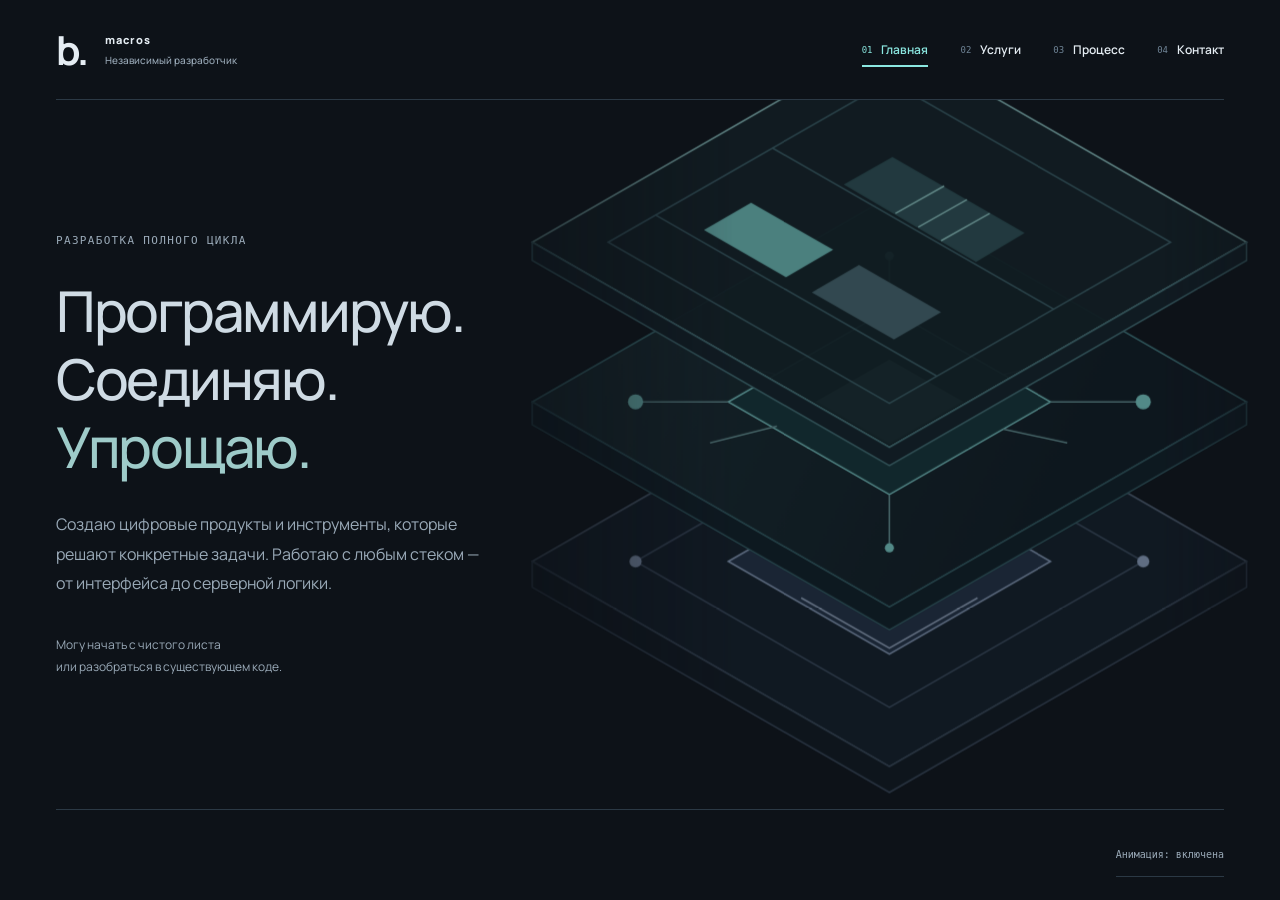
==== index.html @ a3fdf25d "Remove extra footer divider on the process page" ====
<!doctype html>
<html lang="ru">
<head>
<meta charset="utf-8">
<meta name="viewport" content="width=device-width,initial-scale=1">
<meta name="theme-color" content="#0d1218">
<meta name="description" content="Разработка цифровых продуктов на любом стеке. От интерфейса до серверной логики и интеграций.">
<meta property="og:title" content="Разработчик цифровых продуктов — macros">
<meta property="og:description" content="Разработка цифровых продуктов на любом стеке. От интерфейса до серверной логики и интеграций.">
<meta property="og:type" content="website">
<title>Разработчик цифровых продуктов — macros</title>
<link rel="icon" href="assets/favicon.svg?v=ed7431b2dd6e" type="image/svg+xml">
<link rel="stylesheet" href="assets/site.css?v=fac70fdf817c">
<script src="assets/site.js" defer>
</script>
</head>
<body class="page-home">
<a class="skip-link" href="#main">К содержимому</a>
<header class="site-header wrap">
<div class="brand">
<span class="brand-mark" aria-hidden="true">b.</span>
<span>macros<small>Независимый разработчик</small>
</span>
</div>
<nav aria-label="Основная навигация">
<a href="index.html" aria-current="page">
<span>01</span>Главная</a>
<a href="services.html">
<span>02</span>Услуги</a>
<a href="approach.html">
<span>03</span>Процесс</a>
<a href="contact.html">
<span>04</span>Контакт</a>
</nav>
</header>
<main id="main">
<section class="hero wrap">
<div class="hero-copy">
<span class="eyebrow">Разработка полного цикла</span>
<h1>Программирую.<br>Соединяю.<br>
<em>Упрощаю.</em>
</h1>
<p class="hero-description">Создаю цифровые продукты и инструменты, которые решают конкретные задачи. Работаю с любым стеком — от интерфейса до серверной логики.</p>
<div class="intro-note">
<p>Могу начать с чистого листа<br>или разобраться в существующем коде.</p>
</div>
</div>
<div class="workbench" aria-hidden="true">
<svg class="system-model" viewBox="0 0 640 570" fill="none">
<defs>
<linearGradient id="plate" x1="100" y1="0" x2="500" y2="200" gradientUnits="userSpaceOnUse">
<stop stop-color="#20383c"/>
<stop offset="1" stop-color="#101b24"/>
</linearGradient>
</defs>
<g class="model-layer data-layer">
<path d="m85 355 235-135 235 135-235 135Z" fill="#141f2b" stroke="#65768d"/>
<path d="m85 355 235 135 235-135v17L320 507 85 372Z" fill="#111922" stroke="#415063"/>
<path d="m153 355 167-96 167 96-167 96Z" stroke="#46566c"/>
<path d="m214 355 106-61 106 61-106 61Z" fill="#26354c" stroke="#a2b6d8"/>
<path d="m262 351 58-33 58 33-58 34Z" stroke="#b1c2df"/>
<path d="m262 365 58 33 58-33M262 379l58 33 58-33" stroke="#b1c2df"/>
<circle cx="153" cy="355" r="4" fill="#a2b6d8"/>
<circle cx="487" cy="355" r="4" fill="#a2b6d8"/>
</g>
<g class="model-layer logic-layer">
<path d="m85 250 235-135 235 135-235 135Z" fill="url(#plate)" stroke="#4c8c91"/>
<path d="m85 250 235 135 235-135v15L320 400 85 265Z" fill="#101f28" stroke="#37636b"/>
<path d="m214 250 106-61 106 61-106 61Z" fill="#17393d" stroke="#88dedb"/>
<path d="m271 250 49-28 49 28-49 28Z" fill="#8be8e1"/>
<path d="m153 250 61 0m212 0h61M320 154v35m0 122v35M202 222l44 10m149 36 42 9m-235 0 44-11m149-34 42-10" stroke="#75a6a8"/>
<circle class="signal signal-one" cx="153" cy="250" r="5" fill="#8be8e1"/>
<circle class="signal signal-two" cx="487" cy="250" r="5" fill="#8be8e1"/>
<circle cx="320" cy="154" r="3" fill="#8be8e1"/>
<circle cx="320" cy="346" r="3" fill="#8be8e1"/>
</g>
<g class="model-layer ui-layer">
<path d="m85 145 235-135 235 135-235 135Z" fill="#16252b" fill-opacity=".95" stroke="#a5e3df"/>
<path d="m85 145 235 135 235-135v12L320 292 85 157Z" fill="#14232b" stroke="#50838a"/>
<path d="m135 145 185-106 185 106-185 106Z" stroke="#456c75"/>
<path d="m166 127 185 106M243 83l185 106" stroke="#456c75"/>
<path d="m198 137 31-18 54 31-31 18Z" fill="#7ed8d1"/>
<path d="m269 178 31-18 54 31-31 18Z" fill="#52747e"/>
<path d="m290 107 32-18 87 50-32 19Z" fill="#34595f"/>
<path d="m324 126 32-18m-17 27 32-18m-17 27 32-18" stroke="#a5e3df"/>
</g>
</svg>
</div>
</section>
</main>
<footer class="site-footer wrap">
<button class="motion-toggle" type="button" aria-pressed="false" hidden>Анимация: включена</button>
</footer>
</body>
</html>
---- assets/site.css ----
@font-face{font-family:Manrope;src:url('fonts/manrope-cyrillic.woff2') format('woff2');font-weight:200 800;font-style:normal;font-display:swap;unicode-range:U+0301,U+0400-045F,U+0490-0491,U+04B0-04B1,U+2116}
@font-face{font-family:Manrope;src:url('fonts/manrope-latin.woff2') format('woff2');font-weight:200 800;font-style:normal;font-display:swap;unicode-range:U+0000-00FF,U+0131,U+0152-0153,U+02BB-02BC,U+02C6,U+02DA,U+02DC,U+0304,U+0308,U+0329,U+2000-206F,U+20AC,U+2122,U+2191,U+2193,U+2212,U+2215,U+FEFF,U+FFFD}
:root{--paper:#f2eee5;--ink:#282b25;--muted:#626359;--rust:#9e472f;--peach:#e8b29a;--sage:#d4dbc4;--yellow:#e8d99b;--line:#c8c7bb;--cream:#faf7ef;--ease:cubic-bezier(.22,1,.36,1)}
*{box-sizing:border-box}html{scroll-behavior:smooth;scroll-padding-top:32px}body{margin:0;background:var(--paper);color:var(--ink);font-family:Manrope,Arial,sans-serif;font-size:16px;line-height:1.6;-webkit-font-smoothing:antialiased}::selection{background:var(--peach);color:var(--ink)}a{color:inherit;text-decoration:none}button{font:inherit;color:inherit;cursor:pointer}button:disabled{cursor:default}button,a{-webkit-tap-highlight-color:transparent}button,summary{touch-action:manipulation}a:focus-visible,button:focus-visible,summary:focus-visible,[tabindex]:focus-visible{outline:3px solid var(--rust);outline-offset:5px}button:active,.button:active{transform:scale(.97)}svg{width:24px;height:24px;flex-shrink:0}h1,h2,h3,p{margin:0}h1,h2,h3{text-wrap:balance}h1,h2{font-weight:500;letter-spacing:-.065em;line-height:1.02}h1{font-size:clamp(58px,6.8vw,104px)}h2{font-size:clamp(38px,4.4vw,66px)}h3{font-weight:600;letter-spacing:-.04em}em{font-family:Georgia,'Times New Roman',serif;font-weight:400;letter-spacing:-.055em;color:var(--rust)}.wrap{width:min(1320px,calc(100% - 112px));margin-inline:auto}.section{padding-block:110px}.eyebrow{font-size:11px;font-weight:700;letter-spacing:.13em;text-transform:uppercase;display:block;margin-bottom:28px}.tiny-dot{display:inline-block;width:7px;height:7px;margin-right:9px;background:var(--rust);border-radius:50%}.sr-only{position:absolute;width:1px;height:1px;padding:0;margin:-1px;overflow:hidden;clip:rect(0,0,0,0);white-space:nowrap;border:0}.skip-link{position:fixed;top:12px;left:12px;z-index:10;padding:12px 20px;background:var(--ink);color:var(--paper);transform:translateY(-180%)}.skip-link:focus{transform:none}.site-header{display:flex;align-items:center;justify-content:space-between;min-height:104px;border-bottom:1px solid var(--line);gap:24px}.brand{display:flex;align-items:center;gap:13px;font-size:11px;font-weight:800;letter-spacing:.1em}.brand-mark{font-family:Georgia,serif;font-size:48px;font-weight:700;letter-spacing:-.14em;line-height:1;display:block;margin-right:6px}.brand-mark span{color:var(--rust)}.brand small{display:block;font-size:10px;font-weight:500;letter-spacing:0;color:var(--muted);margin-top:3px}.site-header nav{display:flex;gap:30px;align-items:center;font-size:12px;font-weight:600}.site-header nav a{display:flex;align-items:center;min-height:44px;position:relative}.site-header nav a:after{content:'';position:absolute;bottom:5px;left:0;right:0;height:2px;background:var(--rust);transform:scaleX(0);transform-origin:left;transition:transform .3s}.site-header nav a:hover:after,.site-header nav a[aria-current]:after{transform:scaleX(1)}.button{display:inline-flex;gap:44px;align-items:center;justify-content:space-between;min-height:60px;padding:16px 24px;background:var(--ink);color:var(--cream);font-size:13px;font-weight:600;transition:background .25s,transform .25s}.button:hover{background:var(--rust)}.button svg{width:20px;height:20px}.text-link{display:inline-flex;gap:24px;align-items:center;font-size:13px;font-weight:700;padding:14px 0;border-bottom:1px solid currentColor}.text-link svg{width:20px;transition:transform .25s}.text-link:hover svg{transform:translateX(5px)}
/* A small working system, built from layers of the same project. */
.hero{position:relative;display:grid;grid-template-columns:1fr 1fr;align-items:center;column-gap:20px;padding-top:66px;padding-bottom:100px;min-height:790px}.hero-copy{position:relative;z-index:2}.hero h1{margin-bottom:27px}.hero h1 em{display:inline-block}.hero-description{max-width:400px;font-size:15px;line-height:1.8;color:var(--muted);margin-bottom:29px}.hero-foot{position:absolute;bottom:22px;left:0;right:0;display:flex;align-items:center;justify-content:space-between;border-top:1px solid var(--line);padding-top:20px;color:var(--muted);font-size:11px}.hero-foot a{display:flex;gap:18px;align-items:center;min-height:32px}.hero-foot a span{font-size:19px}.workbench{height:540px;position:relative;perspective:1200px;isolation:isolate;--spread:0;--px:0deg;--py:0deg}.bench-orbit{position:absolute;top:12%;left:2%;width:92%;height:88%;border:1px solid #c8c7bb;border-radius:50%;transform:rotate(-24deg) scaleX(.83)}.bench-orbit:after{content:'';position:absolute;inset:28px;border:1px solid #c8c7bb80;border-radius:50%}.bench-coordinate{position:absolute;top:0;right:4%;font:10px Manrope,sans-serif;letter-spacing:.14em;color:var(--muted)}.model-layer{position:absolute;box-shadow:0 18px 42px #302b2514;transition:translate .2s linear;will-change:transform}.layer-brief{width:73%;left:4%;top:0;background:var(--peach);padding:22px 27px;z-index:1;transform-origin:70% 100%;animation:brief-float 9s ease-in-out infinite;translate:calc(var(--spread)*-15px) calc(var(--spread)*-45px)}.paper-top{display:flex;justify-content:space-between;gap:12px;font-size:9px;text-transform:uppercase;letter-spacing:.08em}.layer-brief p{font-size:21px;line-height:1.4;letter-spacing:-.045em;margin:21px 0 19px;font-weight:600}.brief-line{border-top:1px solid #282b2530;padding-top:11px;font-size:10px}.layer-product{width:90%;left:4%;top:195px;background:var(--cream);z-index:2;animation:product-float 9s ease-in-out infinite;translate:calc(var(--spread)*25px) calc(var(--spread)*2px)}.window-bar{height:36px;display:flex;align-items:center;gap:18px;border-bottom:1px solid var(--line);padding:0 17px}.window-bar>span{display:flex;gap:4px}.window-bar i{display:block;width:5px;height:5px;border-radius:50%;background:#b7b5a8}.window-bar b{font-size:8px;font-weight:500}.product-body{padding:23px 20px 25px}.product-heading{margin-bottom:19px}.product-heading b{font-size:21px;font-weight:600;letter-spacing:-.04em;display:block}.product-heading>span{font-size:9px;color:var(--muted)}.kanban{display:grid;grid-template-columns:repeat(3,1fr);gap:8px}.kanban>div{min-width:0;background:#eeece3;padding:8px 6px;min-height:117px}.kanban small{font-size:8px;display:block;margin-bottom:12px}.kanban-card{background:#fdfbf5;padding:10px 7px;box-shadow:0 3px 5px #282b2507}.kanban-card i{display:block;width:17px;height:4px;background:var(--peach);border-radius:2px;margin-bottom:8px}.kanban-card b{display:block;font-size:8px}.kanban-card span{font-size:7px;color:var(--muted);display:block}.kanban-card.done i{background:#9cae81}.moving-ticket{animation:ticket-move 7s var(--ease) infinite}.layer-result{left:30%;width:67%;top:425px;padding:20px 22px;background:var(--ink);color:var(--cream);display:flex;gap:17px;align-items:center;z-index:3;animation:result-float 9s ease-in-out infinite;translate:calc(var(--spread)*-15px) calc(var(--spread)*35px)}.result-check{display:flex;width:38px;height:38px;border:1px solid #b9c7a4;border-radius:50%;align-items:center;justify-content:center;color:var(--sage);font-size:21px;flex-shrink:0}.layer-result small{font-size:8px;color:#c5c9b9;text-transform:uppercase;letter-spacing:.08em;display:block;margin-bottom:6px}.layer-result b{font-size:14px;font-weight:500;line-height:1.45;display:block}.bench-note{position:absolute;bottom:-22px;right:5%;font-size:9px;color:var(--muted)}
@keyframes brief-float{0%,100%{transform:rotate(-9deg) translateY(0) rotateY(var(--px))}50%{transform:rotate(-4deg) translateY(-15px) rotateY(var(--px))}}@keyframes product-float{0%,100%{transform:rotate(5deg) rotateX(var(--py))}50%{transform:rotate(1deg) translateY(-9px) rotateX(var(--py))}}@keyframes result-float{0%,100%{transform:rotate(-5deg) translateY(0)}50%{transform:rotate(1deg) translateY(13px)}}@keyframes ticket-move{0%,20%,100%{transform:translateY(0)}40%,70%{transform:translateY(-9px) rotate(-3deg);box-shadow:0 9px 12px #282b2520}}
/* The task catalogue is also usable as a native scroll area. */
.directions{background:var(--sage);overflow:hidden}.section-heading{display:grid;grid-template-columns:1.3fr 1fr;align-items:end;gap:70px;margin-bottom:42px}.section-heading>p{font-size:15px;color:#4c5543;max-width:320px;padding-bottom:5px}.carousel-toolbar{display:flex;align-items:center;justify-content:space-between;gap:20px;margin-bottom:20px}.carousel-hint{font-size:11px;color:var(--muted)}.carousel-controls{display:flex;align-items:center;gap:10px}.carousel-count{font-size:11px;font-variant-numeric:tabular-nums;margin-right:15px;min-width:45px}.circle{width:46px;height:46px;border:1px solid var(--ink);border-radius:50%;background:transparent;display:inline-flex;align-items:center;justify-content:center;transition:background .2s,color .2s,opacity .2s}.circle:hover:not(:disabled){background:var(--ink);color:var(--paper)}.circle:disabled{opacity:.3}.circle svg{width:20px}.prev svg{transform:rotate(180deg)}.card-track{display:flex;gap:24px;overflow-x:auto;overscroll-behavior-x:contain;scroll-snap-type:x mandatory;scrollbar-width:none;padding:16px 3px 27px;margin:-16px -3px 22px;touch-action:pan-x pan-y;scroll-padding-left:3px}.card-track::-webkit-scrollbar{display:none}.task-card{flex:0 0 calc((100% - 24px)/2);scroll-snap-align:start;padding:28px 30px 22px;background:var(--cream);min-width:0;position:relative;transform-origin:center bottom;transition:box-shadow .3s;display:flex;flex-direction:column}.task-card:hover{box-shadow:0 10px 22px #282b2512}.card-top{display:flex;justify-content:space-between;align-items:center;font-size:10px;letter-spacing:.06em;font-weight:700}.card-top svg{width:19px}.card-art{position:relative;height:245px;margin:28px 0 25px;display:flex;align-items:center;justify-content:center;overflow:hidden;perspective:800px;background:#e3dfd4}.task-card h3{font-size:31px;line-height:1.14;margin-bottom:18px}.task-card>p{font-size:13px;line-height:1.8;color:var(--muted);max-width:420px;margin-bottom:27px}.card-link{margin-top:auto;border-top:1px solid var(--line);padding-top:17px;min-height:44px;display:flex;justify-content:space-between;align-items:center;gap:10px;font-size:11px;font-weight:700}.card-link svg{width:18px;transition:transform .25s}.card-link:hover svg{transform:translateX(4px)}.theme-bots .card-art{background:#e6b29a}.theme-apps .card-art{background:#d8dfd3}.theme-automation .card-art{background:#e7dcae}.theme-services .card-art{background:#383e37}.theme-development .card-art{background:#dbd1cf}.art-caption{position:absolute;bottom:12px;left:0;width:100%;text-align:center;font-size:7px;letter-spacing:.12em}.mini-site{width:72%;padding:15px 20px;background:#793f35;color:#fff0db;transform:rotate(-5deg);box-shadow:0 15px 20px #282b2518;transition:transform .9s var(--ease)}.task-card.is-current .mini-site{transform:rotate(2deg)}.mini-top{display:flex;justify-content:space-between;align-items:center;font-size:9px}.mini-top i{width:12px;height:2px;background:currentColor}.mini-site-title{font-size:25px;line-height:1.2;letter-spacing:-.05em;margin:25px 0 22px}.mini-site-title em{color:#edc6a6}.mini-site-bottom{display:flex;justify-content:space-between;align-items:end}.mini-site-bottom span{font-size:7px}.mini-site-bottom b{font-size:24px;font-weight:400}.mini-app{width:86%;background:#faf8f1;box-shadow:0 15px 20px #282b2518;transform:rotate(4deg);transition:transform .8s var(--ease)}.task-card.is-current .mini-app{transform:rotate(-2deg)}.mini-app .mini-top,.mini-chat .mini-top{padding:14px;border-bottom:1px solid var(--line)}.mini-app-body{display:grid;grid-template-columns:25% 1fr;min-height:146px}.mini-sidebar{padding:15px 9px;background:#eeece3;font-size:7px;display:flex;flex-direction:column;gap:10px}.mini-dashboard{padding:14px;font-size:10px}.chart{display:flex;gap:10px;align-items:end;height:65px;margin-bottom:13px}.chart i{flex:1;background:#7c8b6e;transform:scaleY(.7);transform-origin:bottom;transition:transform .8s var(--ease)}.chart i:nth-child(1){height:30%}.chart i:nth-child(2){height:48%}.chart i:nth-child(3){height:38%}.chart i:nth-child(4){height:68%}.chart i:nth-child(5){height:58%}.chart i:nth-child(6){height:90%;background:var(--rust)}.is-current .chart i{transform:scaleY(1)}.mini-task{font-size:7px;display:flex;justify-content:space-between;padding-top:8px;border-top:1px solid var(--line)}.mini-task b{font-weight:500;color:#52683f}.mini-chat{width:75%;background:var(--cream);padding-bottom:14px;box-shadow:0 15px 20px #282b2518;transform:rotate(-3deg);transition:transform .8s var(--ease)}.is-current .mini-chat{transform:rotate(2deg)}.bubble{font-size:8px;padding:9px 11px;border-radius:8px;max-width:80%;margin:8px 12px}.bubble.user{background:#d9dfca;margin-left:auto}.bubble.bot{background:#eae7df}.chat-options{display:flex;gap:5px;margin:0 12px}.chat-options span{flex:1;text-align:center;font-size:7px;border:1px solid var(--line);padding:6px}.bubble.confirm{transform:translateY(8px);opacity:.4;transition:transform .8s var(--ease),opacity .8s}.is-current .bubble.confirm{transform:translateY(0);opacity:1}.mini-flow{width:77%;display:grid;gap:10px;transform:rotate(-4deg)}.mini-flow>div{display:flex;align-items:center;gap:14px;background:var(--cream);padding:12px 14px;box-shadow:0 4px 10px #282b2510;transition:transform .7s var(--ease)}.mini-flow>div:nth-child(2){margin-left:12px;margin-right:-12px;transition-delay:.07s}.mini-flow>div:nth-child(3){margin-left:24px;margin-right:-24px;transition-delay:.14s}.is-current .mini-flow>div{transform:translateX(-12px)}.mini-flow span{font-size:8px;color:var(--muted)}.mini-flow b{font-size:10px;font-weight:500;flex:1}.mini-flow i{font-size:12px;color:#4b6538;font-style:normal}.mini-api{color:#e2e4d9;width:80%;font:10px/1.9 monospace;transform:rotate(-2deg)}.mini-api>span{font-size:11px}.api-code{border-top:1px solid #ffffff30;padding:14px 0;margin-top:8px}.api-code em{font:inherit;color:#d7b587}.mini-api>b{color:var(--sage);font-weight:400}.mini-api>b span{color:#d1d6ca;float:right;font-size:8px}.mini-release{width:72%;padding:17px 22px;background:var(--cream);transform:rotate(4deg);box-shadow:0 15px 20px #282b2518;transition:transform .8s var(--ease)}.is-current .mini-release{transform:rotate(-3deg)}.mini-release>span{font-size:8px}.mini-release strong{font-size:56px;line-height:1.2;letter-spacing:-.06em;display:block;font-weight:500;margin:6px 0}.mini-release strong span{color:var(--rust)}.mini-release>div{font-size:7px;display:flex;justify-content:space-between;border-top:1px solid var(--line);padding:6px 0}.mini-release b{font-weight:600}.mini-release .release-tag{border:0;background:var(--sage);padding:5px 8px;margin-top:4px;display:inline-block}
/* Separate pages share the same editorial rhythm. */
.statement{overflow:hidden;background:var(--ink);color:var(--paper);padding:105px 0}.statement-grid{display:grid;grid-template-columns:1fr 1.45fr;gap:90px}.statement .eyebrow{color:#c3c8b5}.statement-mark{font-family:Georgia,serif;font-style:italic;font-size:240px;line-height:1;display:block;color:#b9c7a4;transform:rotate(-12deg);will-change:transform}.statement h2{margin-bottom:32px;font-size:clamp(40px,4.1vw,61px)}.statement em{color:var(--peach)}.statement p{font-size:15px;color:#c7cabe;max-width:530px;margin-bottom:18px}.statement .text-link{color:var(--paper);margin-top:10px}.closing{padding:100px 0 95px}.closing .eyebrow{margin-bottom:22px}.closing-row{display:flex;align-items:center;justify-content:space-between;gap:30px}.closing h2{font-size:clamp(44px,6vw,88px)}.closing p{font-size:14px;color:var(--muted);margin-top:20px}.round-link{display:flex;align-items:center;justify-content:center;border:1px solid var(--ink);border-radius:50%;width:95px;height:95px;flex-shrink:0;transition:background .3s,color .3s,transform .5s var(--ease)}.round-link svg{width:33px;height:33px}.round-link:hover{background:var(--ink);color:var(--paper);transform:rotate(45deg)}.site-footer{display:flex;justify-content:space-between;align-items:center;gap:24px;border-top:1px solid var(--line);padding-block:28px 35px;font-size:10px}.footer-brand{font-weight:800;letter-spacing:.1em;display:block;min-height:44px;align-content:center}.footer-brand span{display:block;color:var(--muted);font-size:10px;font-weight:400;letter-spacing:0;margin-top:3px}.footer-right{display:flex;gap:30px;align-items:center}.footer-right>a{min-height:44px;align-content:center}.motion-toggle{background:none;border:0;border-bottom:1px solid var(--line);padding:8px 0;font-size:10px;color:var(--muted);min-height:44px}.page-intro{padding-block:90px 75px}.page-intro h1{margin-bottom:28px}.page-intro>p{max-width:540px;color:var(--muted);font-size:17px;line-height:1.8}.services-showcase{padding-bottom:70px}.service-detail{display:grid;grid-template-columns:1fr 4fr;gap:30px;padding:65px 0;border-top:1px solid var(--line);scroll-margin-top:20px}.detail-number{font-family:Georgia,serif;font-style:italic;font-size:72px;color:var(--rust);line-height:1}.service-detail .eyebrow{margin-bottom:18px}.service-detail h2{font-size:48px}.detail-lead{font-size:19px;max-width:780px;margin:25px 0 32px;line-height:1.7}.detail-columns{display:grid;grid-template-columns:1fr 1fr;gap:40px;margin-bottom:20px}.detail-columns h3{font-size:14px;letter-spacing:0;margin-bottom:10px}.detail-columns p{font-size:13px;color:var(--muted);line-height:1.8}.custom-note{margin-block:40px 100px;background:var(--sage);padding:60px}.custom-note p{max-width:560px;color:#4c5543;margin:25px 0 30px}.process-section{display:grid;grid-template-columns:1fr 2.1fr;gap:65px;align-items:start;padding-bottom:80px}.process-map{position:sticky;top:45px;padding-top:32px;border-top:1px solid var(--line)}.process-map ol{list-style:none;padding:0;margin:0 0 30px}.process-map li{margin-bottom:8px}.process-map a{display:flex;gap:22px;align-items:center;padding:12px 0;font-size:14px;color:var(--muted);transition:color .3s,transform .5s var(--ease)}.process-map a span{font-size:10px;font-variant-numeric:tabular-nums;border:1px solid var(--line);border-radius:50%;width:30px;height:30px;display:flex;align-items:center;justify-content:center;transition:background .4s,color .4s}.process-map a.is-active{color:var(--rust);transform:translateX(8px)}.process-map a.is-active span{background:var(--rust);border-color:var(--rust);color:var(--paper)}.process-note{font-size:10px;color:var(--muted)}.process-step{display:grid;grid-template-columns:50px 1fr;gap:30px;padding:40px 0 70px;border-top:1px solid var(--line);scroll-margin-top:40px}.step-no{font-family:Georgia,serif;color:var(--rust);font-style:italic;font-size:40px;line-height:1}.process-step .eyebrow{margin-bottom:22px}.process-step h2{font-size:38px;line-height:1.15;margin-bottom:23px}.process-step p{color:var(--muted);font-size:15px;line-height:1.9}.step-output{background:#e7e4d9;border-left:3px solid var(--rust);padding:20px 24px;margin-top:26px}.step-output span{display:block;color:var(--muted);font-size:9px;text-transform:uppercase;letter-spacing:.1em;margin-bottom:7px}.step-output b{font-size:13px;font-weight:600}.principles{background:var(--sage)}.principle-grid{display:grid;grid-template-columns:repeat(3,1fr);gap:50px;margin-top:60px}.principle-grid article{border-top:1px solid #a8b19c;padding-top:20px}.principle-grid article>span{font-size:10px}.principle-grid h3{font-size:23px;margin:25px 0 15px}.principle-grid p{font-size:14px;color:#4c5543}.contact-hero{display:grid;grid-template-columns:1.2fr 1fr;gap:80px;align-items:center;padding:90px 0 110px}.contact-hero h1{font-size:clamp(60px,6.4vw,96px)}.contact-hero>div>p{max-width:430px;color:var(--muted);margin:30px 0;font-size:15px;line-height:1.8}.telegram-link{display:inline-flex;align-items:center;gap:30px;font-size:clamp(19px,2.5vw,32px);border-bottom:1px solid var(--rust);padding-block:8px 13px;color:var(--rust);font-weight:500;letter-spacing:-.035em}.telegram-link svg{transition:transform .3s}.telegram-link:hover svg{transform:translate(4px,-4px)}.contact-paper{background:var(--peach);padding:30px 34px 34px;transform:rotate(3deg);box-shadow:0 16px 30px #282b2510}.contact-paper .paper-top{border-bottom:1px solid #282b2540;padding-bottom:18px}.contact-paper h2{font-size:49px;margin:32px 0}.contact-paper em{color:#713e2c}.contact-paper ol{padding:0;list-style:none;margin:0}.contact-paper li{display:flex;gap:18px;border-top:1px solid #282b2525;padding:17px 0}.contact-paper li>span{font-size:10px;padding-top:3px}.contact-paper li b{font-size:13px}.contact-paper li p{font-size:11px;line-height:1.7;margin-top:4px;color:#594638}.contact-hero .contact-paper .paper-ps{font-size:11px;line-height:1.7;color:#594638;margin:20px 0 0}.faq{padding-bottom:100px}.faq h2{margin-bottom:42px}.faq details{border-top:1px solid var(--line)}.faq details:last-child{border-bottom:1px solid var(--line)}.faq summary{cursor:pointer;list-style:none;display:flex;gap:20px;align-items:center;justify-content:space-between;padding:24px 0;font-size:17px;font-weight:500}.faq summary::-webkit-details-marker{display:none}.faq summary>span{font-size:26px;font-weight:400;transition:transform .3s}.faq details[open] summary>span{transform:rotate(45deg)}.faq details p{max-width:740px;font-size:15px;color:var(--muted);padding-bottom:27px;line-height:1.8}
@media(min-width:1500px){.hero{min-height:850px}.workbench{height:590px}.layer-product{top:215px}.layer-result{top:460px}.card-art{height:280px}.mini-site-title{font-size:30px}}
@media(max-width:1100px){.wrap{width:calc(100% - 64px)}.site-header nav{gap:23px}.hero{min-height:730px;column-gap:0}.hero h1{font-size:80px}.hero-description{font-size:14px;max-width:340px}.workbench{height:480px}.layer-brief{padding:20px;width:78%;left:0}.layer-brief p{font-size:18px}.layer-product{top:175px;width:96%;left:0}.product-body{padding:18px 14px}.product-heading b{font-size:18px}.layer-result{top:395px;left:22%;width:78%;padding:17px}.layer-result b{font-size:12px}.bench-note{bottom:-28px}.task-card{padding:24px}.card-art{height:220px}.task-card h3{font-size:27px}.statement-grid{gap:50px;grid-template-columns:1fr 1.5fr}.statement-mark{font-size:210px}.contact-hero{gap:45px}.contact-paper{padding:25px}.contact-paper h2{font-size:42px}.contact-paper .paper-top{font-size:8px}}
@media(max-width:800px){.wrap{width:calc(100% - 40px)}.site-header{min-height:110px;flex-wrap:wrap;padding:19px 0 10px;gap:12px}.brand-mark{font-size:37px}.brand{font-size:10px}.brand small{font-size:9px}.site-header nav{gap:25px}.site-header nav a{font-size:11px;min-height:44px}.hero{padding-top:45px;padding-bottom:83px;min-height:650px;grid-template-columns:1.05fr 1fr}.hero h1{font-size:66px}.hero .eyebrow{font-size:9px;letter-spacing:.08em}.hero-description{font-size:13px;max-width:290px}.button{padding:14px 19px;min-height:54px;font-size:12px;gap:32px}.workbench{height:410px;margin-top:20px}.layer-brief{top:15px;padding:14px;width:85%;left:-2%}.layer-brief p{font-size:15px;margin:15px 0}.paper-top{font-size:8px}.brief-line{font-size:8px}.layer-product{top:155px;left:-4%;width:104%}.window-bar{height:29px;padding:0 11px;gap:11px}.window-bar b{font-size:7px}.product-body{padding:15px 10px}.product-heading{margin-bottom:12px}.product-heading b{font-size:15px}.kanban{gap:4px}.kanban>div{padding:6px 4px;min-height:95px}.kanban small{font-size:7px;margin-bottom:8px}.kanban-card{padding:8px 4px}.kanban-card b{font-size:6px}.kanban-card span{font-size:5px}.layer-result{top:331px;width:86%;left:15%;padding:14px;gap:9px}.layer-result b{font-size:11px}.layer-result small{font-size:7px}.result-check{width:29px;height:29px;font-size:17px}.bench-coordinate{font-size:8px;top:-15px}.bench-note{font-size:8px;bottom:-22px}.hero-foot{font-size:9px}.section{padding-block:75px}.section-heading{gap:30px}.section-heading>p{font-size:13px}.task-card{flex-basis:calc((100% - 20px)/2);padding:21px;}.card-track{gap:20px}.card-art{height:195px;margin-block:24px}.task-card h3{font-size:24px}.task-card>p{font-size:12px}.mini-site{padding:13px;width:80%}.mini-site-title{font-size:22px}.mini-site-title{margin:19px 0}.mini-app{width:91%}.mini-dashboard{padding:10px}.mini-sidebar{padding:11px 6px;font-size:6px}.chart{gap:6px}.mini-chat{width:86%}.mini-flow{width:78%}.mini-flow>div{padding:10px;gap:7px}.mini-flow b{font-size:8px}.mini-release{width:82%}.mini-release strong{font-size:45px}.mini-api{font-size:9px}.mini-api>b span{font-size:6px}.statement{padding:80px 0}.statement-grid{grid-template-columns:1fr 1.6fr;gap:30px}.statement-mark{font-size:170px}.statement h2{font-size:39px}.statement p{font-size:13px}.statement .eyebrow{font-size:9px}.closing{padding-block:75px}.round-link{width:75px;height:75px}.site-footer{font-size:9px;gap:20px}.footer-right{gap:18px}.page-intro{padding-block:60px}.page-intro h1{font-size:65px}.page-intro>p{font-size:15px}.service-detail{grid-template-columns:65px 1fr;gap:20px}.detail-number{font-size:52px}.service-detail h2{font-size:38px}.detail-lead{font-size:17px}.detail-columns{gap:25px}.custom-note{padding:40px}.process-section{grid-template-columns:175px 1fr;gap:30px}.process-map a{gap:12px;font-size:12px}.process-step{grid-template-columns:1fr;gap:15px}.process-step h2{font-size:30px}.process-step p{font-size:14px}.principle-grid{gap:25px}.principle-grid h3{font-size:20px}.principle-grid p{font-size:12px}.contact-hero{gap:30px;padding-block:60px 90px}.contact-hero h1{font-size:61px}.contact-hero>div>p{font-size:13px}.contact-paper{padding:20px}.contact-paper h2{font-size:34px}.contact-paper .paper-top{font-size:7px}.contact-paper li{gap:12px}.contact-paper li b{font-size:11px}.contact-paper li p{font-size:10px}.contact-paper .paper-top span:last-child{max-width:80px;text-align:right}}
@media(max-width:600px){.site-header{display:block;padding-top:18px}.brand{width:fit-content}.brand small{font-size:9px}.site-header nav{justify-content:space-between;gap:10px;margin-top:13px}.site-header nav a{font-size:11px}.hero{display:block;padding-top:39px;padding-bottom:75px}.hero h1{font-size:clamp(62px,15vw,86px);line-height:.98;letter-spacing:-.075em;margin-bottom:24px}.hero .eyebrow{font-size:9px;margin-bottom:24px}.hero-description{font-size:14px;max-width:355px;margin-bottom:25px}.hero-copy{max-width:440px}.workbench{width:100%;max-width:430px;height:440px;margin:48px auto 30px}.layer-brief{left:4%;top:16px;width:77%;padding:20px}.layer-brief p{font-size:19px;margin:18px 0}.paper-top{font-size:8px}.brief-line{font-size:9px}.layer-product{left:4%;top:173px;width:91%}.window-bar{height:33px}.product-body{padding:18px 13px}.product-heading b{font-size:19px}.kanban>div{min-height:103px;padding:7px 5px}.kanban small{font-size:8px}.kanban-card{padding:8px 6px}.kanban-card b{font-size:7px}.kanban-card span{font-size:6px}.layer-result{top:365px;left:24%;width:73%;padding:16px;gap:12px}.layer-result b{font-size:12px}.layer-result small{font-size:7px}.result-check{width:32px;height:32px}.bench-coordinate{top:-9px;font-size:8px}.bench-note{bottom:-37px;font-size:8px;right:4%}.hero-foot{bottom:15px;padding-top:14px;font-size:8px;gap:14px;align-items:start}.hero-foot>span{max-width:130px}.hero-foot>a{gap:9px;min-height:30px}.section{padding-block:60px}.section-heading{display:block;margin-bottom:26px}.section-heading h2{font-size:41px}.section-heading>p{margin-top:22px;font-size:14px;max-width:330px}.eyebrow{font-size:9px;margin-bottom:22px}.carousel-toolbar{align-items:center;gap:12px;margin-bottom:19px}.carousel-hint{font-size:10px;max-width:130px;line-height:1.6}.carousel-controls{gap:8px}.carousel-count{margin-right:2px;font-size:10px;min-width:39px}.circle{width:44px;height:44px}.card-track{gap:16px;margin-right:-20px;padding-right:20px;scroll-padding-right:20px}.task-card{flex-basis:88%;padding:23px;scroll-snap-stop:always}.card-top{font-size:9px}.card-art{height:215px;margin-block:24px}.task-card h3{font-size:27px}.task-card>p{font-size:12px;margin-bottom:22px}.card-link{font-size:10px}.mini-site{width:80%;padding:17px}.mini-site-title{font-size:23px}.mini-app{width:90%}.mini-sidebar{font-size:7px}.mini-app .mini-top{font-size:8px}.mini-chat{width:83%}.mini-flow{width:76%}.mini-flow b{font-size:9px}.mini-release{width:78%}.text-link{font-size:12px;gap:16px}.statement{padding:60px 0}.statement-grid{display:block;position:relative}.statement-grid>div:first-child{position:relative}.statement .eyebrow{margin-bottom:34px;font-size:9px}.statement-mark{position:absolute;right:0;top:-26px;font-size:76px;opacity:.45;pointer-events:none}.statement h2{font-size:39px;max-width:360px}.statement p{font-size:14px}.statement .text-link{font-size:12px}.closing{padding-block:60px}.closing h2{font-size:43px;max-width:250px}.closing-row{gap:15px}.round-link{width:57px;height:57px}.round-link svg{width:24px}.closing p{font-size:12px;max-width:280px}.site-footer{display:block;padding-block:22px}.footer-brand{font-size:10px}.footer-brand span{font-size:9px}.footer-right{justify-content:space-between;gap:20px;margin-top:12px}.footer-right>a{font-size:11px}.motion-toggle{font-size:10px}.page-intro{padding-block:45px 42px}.page-intro h1{font-size:clamp(47px,12vw,65px)}.page-intro>p{font-size:14px;margin-top:24px;max-width:380px}.page-services .page-intro h1{font-size:clamp(43px,10.6vw,58px)}.services-showcase{padding-bottom:35px}.service-detail{grid-template-columns:1fr;gap:20px;padding-block:40px}.detail-number{font-size:42px}.service-detail h2{font-size:36px}.detail-lead{font-size:16px;margin:20px 0 24px}.detail-columns{grid-template-columns:1fr;gap:22px;margin-bottom:15px}.detail-columns h3{font-size:13px}.detail-columns p{font-size:13px}.service-detail .eyebrow{font-size:8px}.custom-note{padding:30px 24px;margin-block:20px 60px}.custom-note h2{font-size:35px}.custom-note p{font-size:14px}.process-section{display:block;padding-bottom:30px}.process-map{position:static;padding-block:24px}.process-map ol{display:grid;grid-template-columns:1fr 1fr;gap:5px 15px;margin-bottom:15px}.process-map a{font-size:11px;gap:8px;min-height:44px}.process-map a.is-active{transform:none}.process-map .eyebrow{margin-bottom:15px}.process-note{font-size:9px}.process-note br{display:none}.process-step{grid-template-columns:35px 1fr;gap:15px;padding-block:30px 40px}.step-no{font-size:33px}.process-step .eyebrow{font-size:9px;margin-bottom:18px}.process-step h2{font-size:29px}.process-step p{font-size:13px;line-height:1.9}.step-output{padding:17px}.step-output b{font-size:12px}.principles h2{font-size:40px}.principle-grid{grid-template-columns:1fr;gap:26px;margin-top:35px}.principle-grid article{padding-top:18px}.principle-grid h3{font-size:24px;margin:12px 0}.principle-grid p{font-size:14px}.contact-hero{display:block;padding-block:46px 65px}.contact-hero h1{font-size:clamp(60px,14.6vw,84px)}.contact-hero>div>p{font-size:14px;max-width:360px}.telegram-link{font-size:27px;gap:30px}.contact-paper{margin:55px 5px 0;padding:25px;transform:rotate(2deg)}.contact-paper h2{font-size:43px}.contact-paper .paper-top{font-size:8px}.contact-paper .paper-top span:last-child{max-width:110px}.contact-paper li{gap:17px;padding-block:18px}.contact-paper li b{font-size:13px}.contact-paper li p{font-size:12px}.contact-hero .contact-paper .paper-ps{font-size:11px}.faq{padding-bottom:60px}.faq h2{font-size:40px;margin-bottom:30px}.faq summary{font-size:14px;padding-block:22px;gap:15px}.faq details p{font-size:13px}.faq summary>span{font-size:24px}}
@media(max-width:360px){.bench-orbit{width:80%;height:80%;left:5%}.wrap{width:calc(100% - 32px)}.hero h1{font-size:61px}.workbench{height:390px;margin-top:48px}.layer-brief{padding:16px;top:10px}.layer-brief p{font-size:17px}.layer-product{top:153px}.product-heading b{font-size:16px}.kanban-card b{font-size:6px}.kanban-card span{font-size:5px}.layer-result{top:330px;padding:13px;gap:8px}.layer-result b{font-size:10px}.bench-note{bottom:-35px}.section-heading h2{font-size:36px}.card-track{margin-right:-16px;padding-right:16px}.task-card{flex-basis:94%;padding:20px}.carousel-hint{font-size:9px;max-width:105px}.carousel-count{font-size:9px;min-width:35px}.carousel-controls{gap:7px}.card-art{height:200px}.statement h2{font-size:35px}.closing h2{font-size:37px}.page-services .page-intro h1{font-size:39px}.page-intro h1{font-size:43px}.custom-note h2{font-size:30px}.process-step h2{font-size:26px}.contact-hero h1{font-size:60px}.telegram-link{font-size:24px}.contact-paper{padding:20px}.contact-paper h2{font-size:38px}.faq h2{font-size:35px}.site-header nav a{font-size:10px}}
/* Motion preference is applied to both decorative motion and navigation. */
html.motion-paused{scroll-behavior:auto}html.motion-paused *,html.motion-paused *:before,html.motion-paused *:after{animation:none!important;transition:none!important;scroll-behavior:auto!important}html.motion-paused .model-layer{translate:none}html.motion-paused .layer-brief{transform:rotate(-6deg)}html.motion-paused .layer-product{transform:rotate(3deg)}html.motion-paused .layer-result{transform:rotate(-3deg)}
@media(prefers-reduced-motion:reduce){html{scroll-behavior:auto}*,*:before,*:after{animation:none!important;transition:none!important;scroll-behavior:auto!important}.model-layer{translate:none}.layer-brief{transform:rotate(-6deg)}.layer-product{transform:rotate(3deg)}.layer-result{transform:rotate(-3deg)}}

/* High-tech visual system. One destination per subject, no repeated CTAs. */
:root{--paper:#0d1218;--ink:#e5edf3;--muted:#9aaab8;--rust:#8be8e1;--peach:#8be8e1;--sage:#15242b;--yellow:#becfe5;--line:#2b3945;--cream:#15202a}
body{background:var(--paper);color:var(--ink)}
em{font-family:inherit;font-style:normal;font-weight:500;letter-spacing:inherit;color:var(--rust)}
h1,h2{letter-spacing:-.055em;font-weight:600}
.site-header{min-height:100px;border-color:var(--line)}
.brand-mark{font-family:Manrope,Arial,sans-serif;font-size:40px;letter-spacing:-.14em}.brand-mark span{font-size:30px}
.brand small{color:var(--muted)}
.site-header nav{gap:32px}.site-header nav a{gap:9px;font-size:12px}.site-header nav a>span{color:#6f8496;font:9px monospace}.site-header nav a[aria-current]{color:var(--rust)}.site-header nav a[aria-current]>span{color:var(--rust)}
.eyebrow{color:var(--muted);font:11px/1.6 monospace;letter-spacing:.12em}
.hero{min-height:720px;grid-template-columns:1.1fr 1fr;gap:10px;padding-top:55px;padding-bottom:95px}
.hero h1{font-size:clamp(43px,5.2vw,78px);line-height:1.1;letter-spacing:-.065em;margin-bottom:30px}
.hero-description{font-size:16px;line-height:1.85;max-width:440px;margin-bottom:35px}
.intro-note{display:flex;gap:18px;align-items:center;padding-top:24px;border-top:1px solid var(--line);max-width:440px}
.note-symbol{font:24px monospace;color:var(--rust)}.intro-note p{font-size:12px;color:#b2c0cb;line-height:1.8}
.hero-foot{font:10px/1.6 monospace;letter-spacing:.02em;color:var(--muted)}
.workbench{height:auto;aspect-ratio:640/650;width:100%;max-width:640px;perspective:none;margin:0;position:relative}
.model-label{display:flex;justify-content:space-between;gap:20px;font:9px/1.5 monospace;color:var(--muted);text-transform:uppercase;letter-spacing:.07em;padding:12px 0;border-bottom:1px solid var(--line)}
.system-model{display:block;width:100%;height:auto;overflow:visible;margin-top:22px}
.system-model .model-layer{position:static;box-shadow:none;transform-box:fill-box;transform-origin:center;will-change:transform;transition:none;translate:none}
.system-model .ui-layer{animation:interface-float 7s ease-in-out infinite}
.system-model .logic-layer{animation:logic-float 7s ease-in-out infinite}
.system-model .data-layer{animation:data-float 7s ease-in-out infinite}
.signal{animation:signal-pulse 3s ease-in-out infinite;transform-box:fill-box;transform-origin:center}.signal-two{animation-delay:1.5s}
@keyframes interface-float{0%,100%{transform:translateY(calc(var(--spread)*-28px))}50%{transform:translateY(calc(-20px + var(--spread)*-28px))}}
@keyframes logic-float{0%,100%{transform:translateY(0)}50%{transform:translateY(-7px)}}
@keyframes data-float{0%,100%{transform:translateY(calc(var(--spread)*20px))}50%{transform:translateY(calc(9px + var(--spread)*20px))}}
@keyframes signal-pulse{0%,100%{opacity:.3;transform:scale(.7)}50%{opacity:1;transform:scale(1.4)}}
.model-legend{display:flex;justify-content:space-between;gap:12px;font:10px/1.5 monospace;color:var(--muted);border-top:1px solid var(--line);padding-top:16px}
.model-legend span{display:flex;gap:8px;align-items:center}.model-legend i{width:5px;height:5px;background:var(--rust)}.model-legend span:nth-child(2) i{background:#639da0}.model-legend span:nth-child(3) i{background:#a2b6d8}
.page-intro{padding-block:70px 55px}.page-intro h1{font-size:clamp(48px,6vw,86px);line-height:1.08}.page-intro>p{max-width:600px;font-size:16px}
.services-showcase{padding-bottom:70px}.carousel-hint{font:10px monospace;text-transform:uppercase;letter-spacing:.06em}
.circle{border-color:#58717f;border-radius:4px}.circle:hover:not(:disabled){background:var(--rust);color:#0d1218;border-color:var(--rust)}
.task-card{border:1px solid var(--line);background:#121b24;padding:28px;box-shadow:none!important}.card-top{color:var(--muted);gap:15px;font:9px/1.6 monospace}.card-top>span:last-child{text-align:right;font-size:8px;max-width:75%}
.task-card h2{font-size:32px;line-height:1.2;margin-bottom:19px;letter-spacing:-.04em}.task-card>p{font-size:14px;margin-bottom:25px;color:#a8b9c7}
.card-details{border-top:1px solid var(--line);padding-top:24px;display:grid;gap:24px;margin-top:auto}.card-details h3{font:10px monospace;color:var(--rust);text-transform:uppercase;letter-spacing:.08em;margin-bottom:10px}.card-details p{font-size:13px;line-height:1.8;color:#a8b9c7}
.card-art{background:#0b141b!important;border:1px solid #263844;height:220px;margin-block:24px}.art-caption{color:#9aaebd;bottom:9px}
.mini-site{background:#1b333b;color:#e4f3f3;border:1px solid #53818a;box-shadow:0 15px 20px #0003}.mini-site-title{font-size:23px}.mini-site-title em{color:var(--rust)}.mini-site-bottom svg{width:20px}
.mini-app,.mini-chat,.mini-release{background:#182630;color:#d8e7ef;box-shadow:0 15px 20px #0003;border:1px solid #405d6c}.mini-sidebar{background:#101a23}.mini-task b{color:var(--rust)}.chart i{background:#426a75}.chart i:nth-child(6){background:var(--rust)}
.bubble.user{background:#2c4b50;color:#ddf5f1}.bubble.bot{background:#22333f}.chat-options span{border-color:#4a6572}.mini-flow>div{background:#1b2c36;border:1px solid #3c5664;color:#d8e7ef}.mini-flow i{color:var(--rust)}.mini-api{color:#d1e3ed}.api-code em,.mini-api>b{color:var(--rust)}.mini-api>b span{color:#a6bac7}.mini-release .release-tag{background:#29464b;color:var(--rust)}
.process-map a.is-active{color:var(--rust)}.process-map a.is-active span{background:var(--rust);color:#0d1218}.process-map a span{border-radius:4px}.step-no,.detail-number{font-family:Manrope,Arial,sans-serif;font-style:normal;font-size:30px;font-weight:400;color:#7b92a3}.step-output{background:#14212b;border-left:2px solid #679b9c}.step-output b{color:#e5edf3}.process-step h2{font-size:36px}.process-step .eyebrow{color:var(--rust)}
.faq{padding-top:45px;border-top:1px solid var(--line)}.faq h2{font-size:50px}.faq summary{font-size:16px}.faq summary>span{color:var(--rust)}
.contact-hero{min-height:700px;gap:80px;grid-template-columns:1.15fr 1fr}.contact-hero h1{font-size:clamp(48px,6vw,86px);line-height:1.08}.contact-hero>div>p{font-size:16px;max-width:440px}.contact-channel{margin-top:45px}.channel-label{display:block;font:10px monospace;color:var(--muted);letter-spacing:.06em;margin-bottom:12px}.telegram-link{font-size:clamp(22px,2.6vw,36px);gap:35px;border-bottom:1px solid #4e858a;padding:12px 0 18px;min-height:54px}.telegram-link:hover{color:#c5fffa}
.contact-paper{background:#131e28;border:1px solid var(--line);border-top:2px solid #77b4b6;transform:none;box-shadow:none;padding:32px}.contact-paper .paper-top{border-color:var(--line);color:var(--muted);font:9px monospace}.contact-paper h2{font-size:35px;line-height:1.2;margin-block:30px}.contact-paper li{border-color:var(--line);padding-block:22px}.contact-paper li>span{color:var(--rust);font:10px monospace;padding-top:6px}.contact-paper li b{font-size:14px}.contact-paper li p{font-size:13px;color:var(--muted)}.contact-paper .paper-ps{margin-top:25px;color:var(--muted);font-size:12px;line-height:1.8}
.site-footer{font:10px/1.6 monospace;color:#9aaab8;padding-block:23px}.footer-divider{padding-inline:12px;color:#607d8b}.motion-toggle{color:var(--muted);font:10px monospace}
.skip-link{background:var(--rust);color:#0d1218}
@media(max-width:1100px){.hero h1{font-size:57px}.workbench{height:auto}.hero{min-height:630px}.model-label{font-size:8px;gap:10px}.contact-hero{gap:40px}.contact-paper{padding:25px}.task-card h2{font-size:29px}}
@media(max-width:800px){.site-header nav{gap:18px}.site-header nav a{font-size:11px;gap:5px}.hero{grid-template-columns:1.1fr 1fr;min-height:570px}.hero h1{font-size:45px}.hero-description{font-size:14px;max-width:330px}.intro-note{gap:12px}.intro-note p{font-size:11px}.model-label{font-size:7px;letter-spacing:0}.model-legend{font-size:8px;gap:5px}.model-legend span{gap:5px}.task-card{padding:21px}.task-card h2{font-size:25px}.task-card>p{font-size:13px}.card-details p{font-size:12px}.card-top>span:last-child{font-size:7px}.contact-paper h2{font-size:29px}.contact-paper li p{font-size:12px}.contact-hero>div>p{font-size:14px}.process-step h2{font-size:30px}.page-intro>p{font-size:15px}}
@media(max-width:600px){.site-header{padding-top:20px}.site-header nav{gap:8px}.site-header nav a{font-size:11px;gap:6px}.site-header nav a>span{font-size:8px}.brand-mark{font-size:33px}.hero{display:block;padding-top:42px;padding-bottom:75px}.hero h1{font-size:clamp(38px,10.6vw,57px);line-height:1.15;letter-spacing:-.06em}.hero .eyebrow{font-size:10px}.hero-description{font-size:15px;max-width:390px;margin-bottom:28px}.intro-note{max-width:390px;padding-top:20px}.intro-note p{font-size:12px}.workbench{height:auto;margin:48px auto 30px;max-width:440px;aspect-ratio:auto}.model-label{font-size:8px}.model-legend{font-size:9px}.system-model{margin-top:24px}.hero-foot{font-size:8px;gap:20px;bottom:14px}.hero-foot>span{max-width:140px}.hero-foot>span:last-child{text-align:right}.page-intro{padding-block:42px 34px}.page-intro h1,.page-services .page-intro h1{font-size:clamp(40px,11vw,59px)}.page-intro>p{font-size:14px}.task-card{flex-basis:94%;padding:23px}.task-card h2{font-size:28px}.task-card>p{font-size:14px}.card-details{gap:20px}.card-details p{font-size:13px}.card-details h3{font-size:10px}.card-art{height:210px}.carousel-hint{font-size:9px;max-width:125px}.card-top{font-size:8px;align-items:start;min-height:26px}.card-top>span:last-child{font-size:7px;max-width:65%}.services-showcase{padding-bottom:40px}.process-step h2{font-size:29px}.process-step p{font-size:14px}.step-no{font-size:25px}.process-map a{font-size:12px}.faq{padding-top:35px;padding-bottom:45px}.faq h2{font-size:39px}.faq summary{font-size:14px}.faq details p{font-size:14px}.contact-hero{display:block;padding-block:42px 45px;min-height:0}.contact-hero h1{font-size:clamp(43px,12vw,65px)}.contact-hero>div>p{font-size:15px;max-width:390px}.contact-channel{margin-top:30px}.telegram-link{font-size:27px;gap:25px}.contact-paper{margin:45px 0 0;padding:25px;transform:none}.contact-paper h2{font-size:34px}.contact-paper li b{font-size:14px}.contact-paper li p{font-size:13px}.contact-paper .paper-top{font-size:9px}.contact-paper .paper-top span:last-child{max-width:none}.site-footer{font-size:9px;display:flex;flex-wrap:wrap;gap:12px;padding-block:20px}.site-footer>span{max-width:220px}.footer-divider{padding-inline:6px}.motion-toggle{font-size:9px}.mini-site-title{font-size:21px}}
@media(max-width:360px){.hero h1{font-size:36px}.hero-description{font-size:14px}.site-header nav a{font-size:10px;gap:5px}.site-header nav a>span{font-size:7px}.model-label{font-size:7px}.task-card{flex-basis:96%;padding:20px}.task-card h2{font-size:25px}.contact-paper h2{font-size:29px}.telegram-link{font-size:24px}.process-step h2{font-size:26px}.model-legend{font-size:8px}.hero .eyebrow{font-size:9px}}
@media(prefers-reduced-motion:reduce){.system-model .model-layer,.signal{animation:none!important}}
.contact-hero .contact-paper .paper-ps{color:var(--muted);font-size:12px}
.brand-mark{letter-spacing:-.08em}
.mini-custom{width:80%;padding:18px 22px;border:1px solid #4e858a;background:#162b34;transform:rotate(-3deg);transition:transform .8s var(--ease)}
.mini-custom>span,.mini-custom>div{font:9px/1.7 monospace;color:#b5cbd5}
.mini-custom strong{display:block;font-size:88px;line-height:1.25;font-weight:400;color:var(--rust);text-align:center}
.task-card.is-current .mini-custom{transform:rotate(2deg)}
.custom-contact{display:flex;align-items:center;justify-content:space-between;gap:20px;min-height:48px;padding:12px 0;border-top:1px solid #4e858a;color:var(--rust);font-size:13px;font-weight:600}
.custom-contact svg{width:20px;transition:transform .2s}.custom-contact:hover svg{transform:translateX(4px)}

/* A quieter heading scale, shared by all four pages. */
.brand-mark span{color:inherit}
.hero h1,.page-intro h1,.page-services .page-intro h1,.contact-hero h1{
  font-size:clamp(38px,4.4vw,62px);
  font-weight:500;
  line-height:1.2;
  letter-spacing:-.04em;
  color:#cfdbe4;
}
h1 em,.faq h2 em{color:#9ecbc9}
.process-step h2,.contact-paper h2,.faq h2{
  font-size:clamp(26px,2.7vw,36px);
  font-weight:500;
  line-height:1.25;
  letter-spacing:-.03em;
  color:#cfdbe4;
}
@media(max-width:800px) and (min-width:601px){.hero h1{font-size:36px}}
@media(max-width:600px){
  .hero h1,.page-intro h1,.page-services .page-intro h1,.contact-hero h1{font-size:clamp(32px,8.7vw,43px)}
  .process-step h2,.contact-paper h2,.faq h2{font-size:26px}
}
@media(max-width:360px){.hero h1{font-size:31px}.process-step h2{font-size:24px}}

/* Compact service cards: keep readable copy and reduce decorative space. */
.card-track{gap:20px}
.task-card{flex-basis:calc((100% - 40px)/2.2);padding:22px}
.card-art{height:170px;margin-block:16px}
.card-art>:not(.art-caption){scale:.8}
.art-caption{bottom:7px}
.task-card h2{font-size:27px;margin-bottom:14px;line-height:1.2}
.task-card>p{font-size:14px;line-height:1.65;margin-bottom:18px}
.card-details{padding-top:18px;gap:17px}
.card-details h3{margin-bottom:8px}
.card-details p{font-size:13px;line-height:1.65}
@media(max-width:1100px){.task-card{flex-basis:calc((100% - 20px)/2)}}
@media(max-width:800px){.task-card{padding:19px}.task-card h2{font-size:24px}}
@media(max-width:600px){
  .card-track{gap:14px}
  .task-card{flex-basis:94%;padding:19px}
  .card-art{height:158px;margin-block:14px}
  .card-art>:not(.art-caption){scale:.73}
  .task-card h2{font-size:24px}
  .card-details{padding-top:16px;gap:16px}
}
@media(max-width:360px){.task-card{flex-basis:96%;padding:18px}.task-card h2{font-size:23px}}

/* Home: one composition, with the architecture integrated into the background. */
.page-home{min-height:100vh;min-height:100svh;display:flex;flex-direction:column}
.page-home .site-header,.page-home .site-footer{flex-shrink:0}
.page-home main{flex:1;display:flex;overflow:hidden;isolation:isolate}
.page-home .hero{display:flex;align-items:center;min-height:600px;padding-block:80px;isolation:isolate}
.page-home .hero-copy{max-width:560px;z-index:1}
.page-home .workbench{
  position:absolute;z-index:-1;pointer-events:none;
  width:min(76vw,980px);max-width:none;height:auto;aspect-ratio:640/570;
  right:-13%;top:50%;margin:0;transform:translateY(-50%);opacity:.56;
  -webkit-mask-image:linear-gradient(90deg,transparent 0%,#000 34%,#000 78%,transparent 100%);
  mask-image:linear-gradient(90deg,transparent 0%,#000 34%,#000 78%,transparent 100%);
}
.page-home .system-model{margin:0}
.page-home .hero-description{max-width:430px}
.page-home .intro-note{border:0;padding-top:0;margin-top:30px;max-width:410px}
.page-home .intro-note p{color:var(--muted);font-size:12px}
.page-home .site-footer{min-height:76px;gap:20px;justify-content:space-between}
@media(max-width:1100px){.page-home .workbench{right:-22%;width:82vw;opacity:.46}}
@media(max-width:800px){.page-home .hero{min-height:540px;padding-block:65px}.page-home .workbench{right:-33%;width:90vw;opacity:.38}}
@media(max-width:600px){
  .page-home .hero{min-height:0;padding-block:56px;align-items:center}
  .page-home .hero-copy{width:100%;max-width:440px}
  .page-home .workbench{
    width:400px;right:-245px;top:24px;transform:rotate(-12deg);opacity:.44;
    -webkit-mask-image:linear-gradient(90deg,transparent 2%,#000 38%,#000 80%,transparent 100%);
    mask-image:linear-gradient(90deg,transparent 2%,#000 38%,#000 80%,transparent 100%);
  }
  .page-home .hero-description{max-width:355px;margin-bottom:0}
  .page-home .intro-note{margin-top:26px}
  .page-home .intro-note p{font-size:12px;line-height:1.8}
  .page-home .site-footer{min-height:72px;flex-wrap:nowrap}
}
@media(max-width:360px){.page-home .hero{padding-block:40px}.page-home .workbench{right:-255px;top:9px;opacity:.38}}

.site-footer .motion-toggle{margin-inline-start:auto}

.page-approach .site-footer{border-top:0}
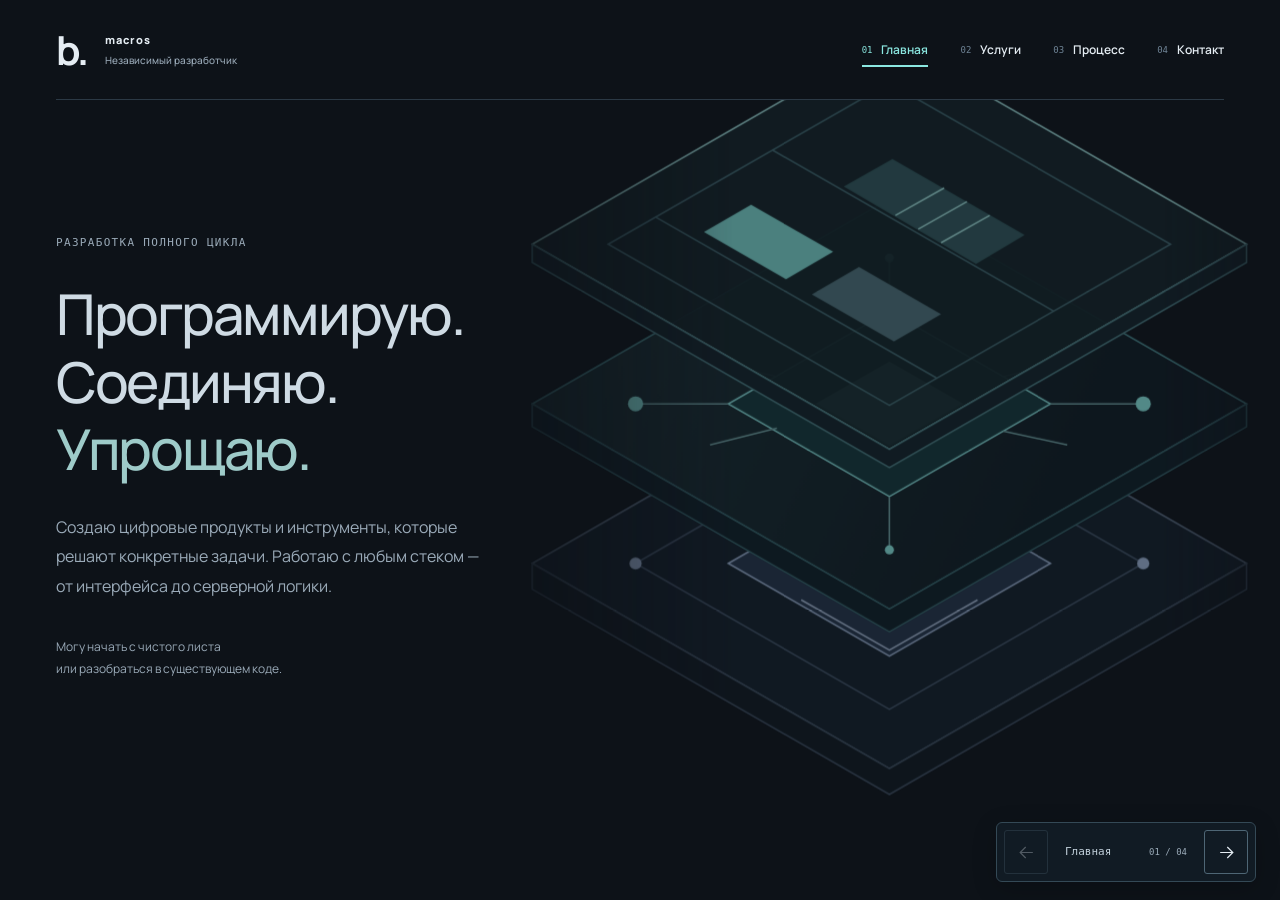
==== commit 7e84e8a4: "Add horizontal section navigation and remove manual animation toggle" ====
--- a/index.html
+++ b/index.html
@@ -10,8 +10,8 @@
 <meta property="og:type" content="website">
 <title>Разработчик цифровых продуктов — macros</title>
 <link rel="icon" href="assets/favicon.svg?v=ed7431b2dd6e" type="image/svg+xml">
-<link rel="stylesheet" href="assets/site.css?v=fac70fdf817c">
-<script src="assets/site.js" defer>
+<link rel="stylesheet" href="assets/site.css?v=210a047887c8">
+<script src="assets/site.js?v=a585b74fdb4a" defer>
 </script>
 </head>
 <body class="page-home">
@@ -89,7 +89,11 @@
 </section>
 </main>
 <footer class="site-footer wrap">
-<button class="motion-toggle" type="button" aria-pressed="false" hidden>Анимация: включена</button>
+<nav class="section-pager" aria-label="Перелистывание разделов">
+<a class="section-arrow" data-page-step="-1" aria-disabled="true" tabindex="-1" aria-label="Предыдущий раздел"><svg viewBox="0 0 24 24" fill="none" aria-hidden="true"><path d="M4 12h16m-7-7 7 7-7 7" stroke="currentColor" stroke-width="1.5"/></svg></a>
+<div class="section-current"><span class="section-name">Главная</span><span class="section-position">01 / 04</span></div>
+<a class="section-arrow" data-page-step="1" href="services.html" aria-label="Следующий раздел: Услуги"><svg viewBox="0 0 24 24" fill="none" aria-hidden="true"><path d="M4 12h16m-7-7 7 7-7 7" stroke="currentColor" stroke-width="1.5"/></svg></a>
+</nav>
 </footer>
 </body>
 </html>
--- a/assets/site.css
+++ b/assets/site.css
@@ -163,3 +163,28 @@
 .site-footer .motion-toggle{margin-inline-start:auto}
 
 .page-approach .site-footer{border-top:0}
+
+/* Section navigation stays available while long pages scroll normally. */
+body{overflow-x:clip}
+main{view-transition-name:page-content}
+main:focus{outline:none}
+.site-footer,.page-home .site-footer,.page-approach .site-footer{border:0;min-height:86px;padding:0}
+.section-pager{position:fixed;right:max(24px,calc((100vw - 1320px)/2));bottom:max(18px,env(safe-area-inset-bottom));z-index:20;display:flex;align-items:center;gap:12px;padding:7px;background:#111b24;border:1px solid #344956;border-radius:6px;box-shadow:0 6px 24px #0003}
+.section-arrow{display:flex;align-items:center;justify-content:center;width:44px;height:44px;border:1px solid #4e6675;border-radius:3px;color:var(--ink);transition:background .2s,color .2s}
+.section-arrow[data-page-step="-1"] svg{transform:rotate(180deg)}
+.section-arrow svg{width:19px;height:19px}
+.section-arrow:hover:not([aria-disabled]){background:var(--rust);color:var(--paper)}
+.section-arrow[aria-disabled]{opacity:.3;cursor:default}
+.section-current{display:flex;align-items:center;gap:16px;min-width:132px;justify-content:space-between;padding-inline:5px}
+.section-name{font-size:11px;color:#c2d0db}
+.section-position{font:9px monospace;color:var(--muted)}
+.page-loading{cursor:progress}
+.page-loading .section-pager{opacity:.65;pointer-events:none}
+::view-transition-old(root),::view-transition-new(root){animation:none}
+::view-transition-group(page-content){animation-duration:360ms;animation-timing-function:cubic-bezier(.22,1,.36,1)}
+::view-transition-old(page-content){animation:section-out 360ms cubic-bezier(.22,1,.36,1) both}
+::view-transition-new(page-content){animation:section-in 360ms cubic-bezier(.22,1,.36,1) both}
+@keyframes section-out{to{transform:translateX(calc(var(--page-direction,1)*-100vw));opacity:.25}}
+@keyframes section-in{from{transform:translateX(calc(var(--page-direction,1)*100vw));opacity:.25}to{transform:translateX(0);opacity:1}}
+@media(max-width:600px){.section-pager{right:50%;transform:translateX(50%);bottom:max(12px,env(safe-area-inset-bottom));gap:8px;padding:5px}.section-current{min-width:127px;gap:12px}.site-footer,.page-home .site-footer{min-height:84px}}
+@media(prefers-reduced-motion:reduce){::view-transition-group(*),::view-transition-old(*),::view-transition-new(*){animation:none!important}}
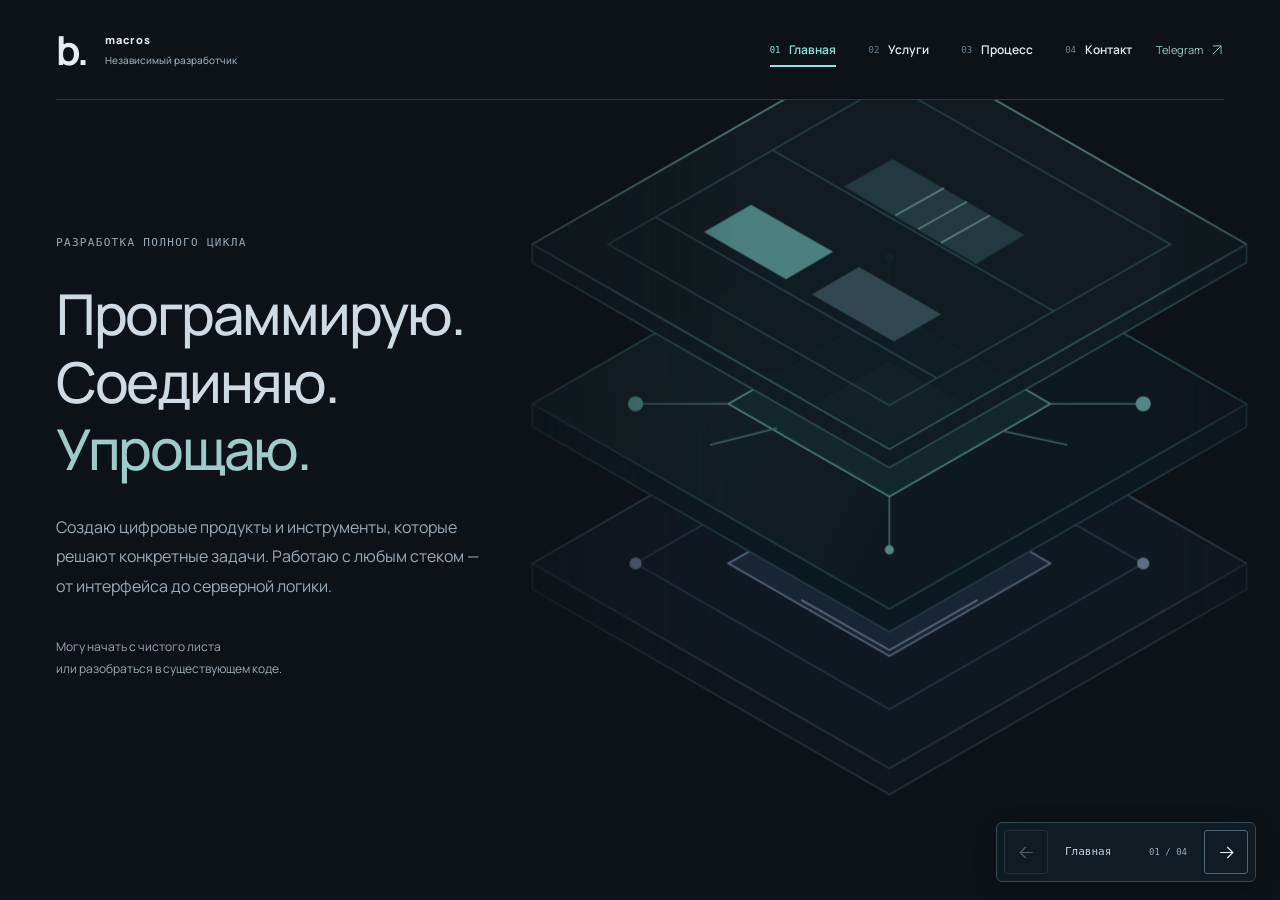
==== commit 0840c193: "Add opaque viewport slides and integrate Telegram contact links" ====
--- a/index.html
+++ b/index.html
@@ -10,8 +10,8 @@
 <meta property="og:type" content="website">
 <title>Разработчик цифровых продуктов — macros</title>
 <link rel="icon" href="assets/favicon.svg?v=ed7431b2dd6e" type="image/svg+xml">
-<link rel="stylesheet" href="assets/site.css?v=210a047887c8">
-<script src="assets/site.js?v=a585b74fdb4a" defer>
+<link rel="stylesheet" href="assets/site.css?v=c04021269343">
+<script src="assets/site.js?v=e5250a407aa1" defer>
 </script>
 </head>
 <body class="page-home">
@@ -32,6 +32,7 @@
 <a href="contact.html">
 <span>04</span>Контакт</a>
 </nav>
+<a class="header-contact" href="https://t.me/BOCKPECHOE" target="_blank" rel="noopener noreferrer" aria-label="Написать в Telegram">Telegram <svg viewBox="0 0 24 24" fill="none" aria-hidden="true"><path d="M5 19 19 5M5 5h14v14" stroke="currentColor" stroke-width="1.5"/></svg></a>
 </header>
 <main id="main">
 <section class="hero wrap">
--- a/assets/site.css
+++ b/assets/site.css
@@ -166,7 +166,6 @@
 
 /* Section navigation stays available while long pages scroll normally. */
 body{overflow-x:clip}
-main{view-transition-name:page-content}
 main:focus{outline:none}
 .site-footer,.page-home .site-footer,.page-approach .site-footer{border:0;min-height:86px;padding:0}
 .section-pager{position:fixed;right:max(24px,calc((100vw - 1320px)/2));bottom:max(18px,env(safe-area-inset-bottom));z-index:20;display:flex;align-items:center;gap:12px;padding:7px;background:#111b24;border:1px solid #344956;border-radius:6px;box-shadow:0 6px 24px #0003}
@@ -179,12 +178,36 @@
 .section-name{font-size:11px;color:#c2d0db}
 .section-position{font:9px monospace;color:var(--muted)}
 .page-loading{cursor:progress}
-.page-loading .section-pager{opacity:.65;pointer-events:none}
-::view-transition-old(root),::view-transition-new(root){animation:none}
-::view-transition-group(page-content){animation-duration:360ms;animation-timing-function:cubic-bezier(.22,1,.36,1)}
-::view-transition-old(page-content){animation:section-out 360ms cubic-bezier(.22,1,.36,1) both}
-::view-transition-new(page-content){animation:section-in 360ms cubic-bezier(.22,1,.36,1) both}
-@keyframes section-out{to{transform:translateX(calc(var(--page-direction,1)*-100vw));opacity:.25}}
-@keyframes section-in{from{transform:translateX(calc(var(--page-direction,1)*100vw));opacity:.25}to{transform:translateX(0);opacity:1}}
+.page-loading .section-pager{pointer-events:none}
 @media(max-width:600px){.section-pager{right:50%;transform:translateX(50%);bottom:max(12px,env(safe-area-inset-bottom));gap:8px;padding:5px}.section-current{min-width:127px;gap:12px}.site-footer,.page-home .site-footer{min-height:84px}}
-@media(prefers-reduced-motion:reduce){::view-transition-group(*),::view-transition-old(*),::view-transition-new(*){animation:none!important}}
+
+/* In-page steps never move sideways; route changes animate the live content only. */
+.process-map a{transition:color .2s}
+.process-map a.is-active{transform:none}
+.page-loading .model-layer,.page-loading .signal{animation-play-state:paused}
+
+/* Each card ends with its own Telegram link. */
+.card-slide{flex:0 0 calc((100% - 40px)/2.2);min-width:0;display:flex;flex-direction:column;scroll-snap-align:start}
+.card-slide>.task-card{flex:1 1 auto;width:100%;scroll-snap-align:none}
+.card-contact{display:flex;align-items:center;justify-content:space-between;gap:16px;min-height:48px;padding:10px 3px;color:#a6cece;font-size:12px;line-height:1.5;transition:color .2s}
+.card-contact svg{width:16px;height:16px}
+.card-contact:hover{color:#d0efeb}
+@media(max-width:1100px){.card-slide{flex-basis:calc((100% - 20px)/2)}}
+@media(max-width:600px){.card-slide{flex-basis:94%;scroll-snap-stop:always}}
+@media(max-width:360px){.card-slide{flex-basis:96%}}
+
+.card-contact{margin-top:20px;padding:13px 0 0;border-top:1px solid var(--line);min-height:44px}
+.site-header{position:relative;z-index:22}
+.site-header nav{margin-left:auto}
+.header-contact{display:inline-flex;align-items:center;gap:7px;min-height:44px;font-size:11px;color:#9ecbc9;white-space:nowrap}
+.header-contact svg{width:14px;height:14px}
+.header-contact:hover{color:#d0efeb}
+.route-transition{position:fixed;inset:0;z-index:10;overflow:hidden;pointer-events:none;contain:strict;background:var(--paper)}
+.route-panel{position:absolute;inset:0;width:100%;height:100%;min-height:0!important;display:block!important;overflow:hidden;contain:strict;background:var(--paper);will-change:transform}
+.route-panel *{transition:none!important}
+@media(max-width:800px){
+  .site-header{display:grid;grid-template-columns:1fr auto;gap:8px 16px;padding-top:18px;padding-bottom:10px}
+  .site-header .brand{grid-column:1;grid-row:1}
+  .site-header nav{grid-column:1/-1;grid-row:2;margin:0;justify-content:space-between;gap:12px}
+  .header-contact{grid-column:2;grid-row:1;font-size:10px}
+}
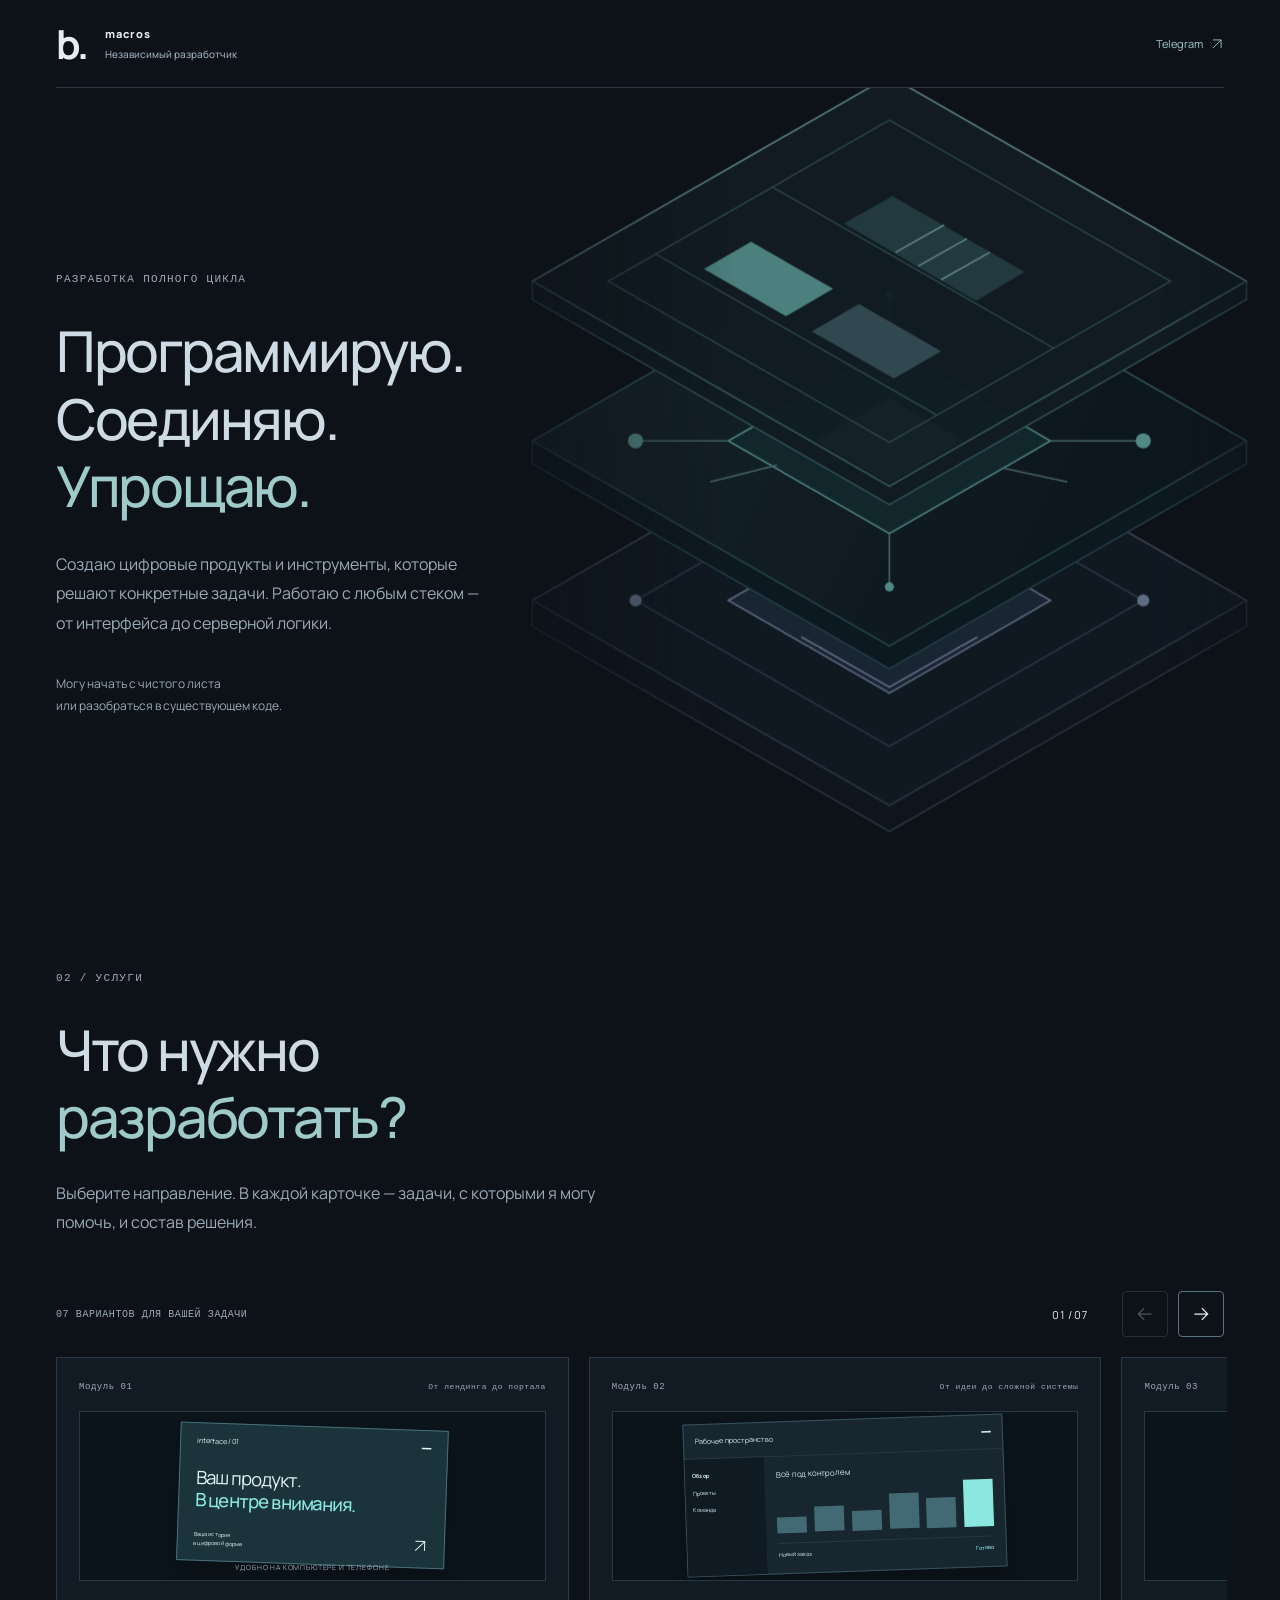
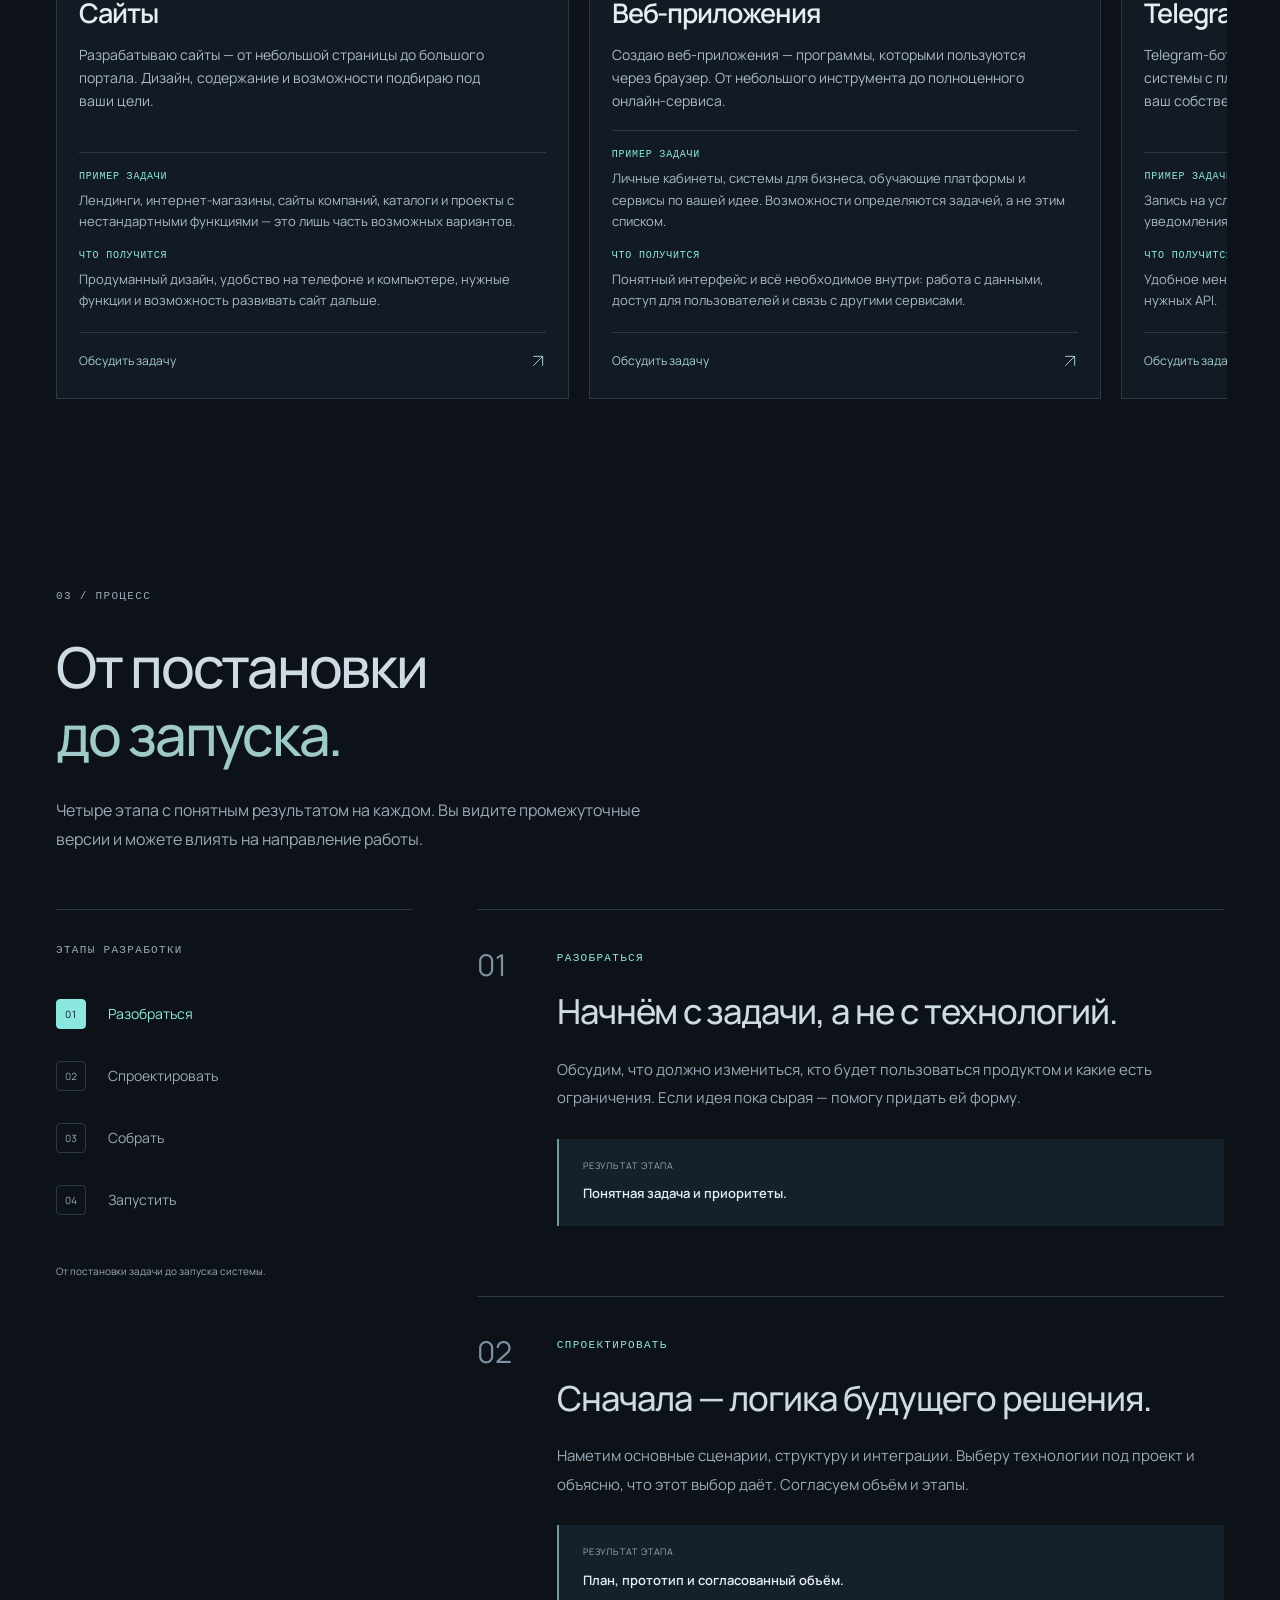
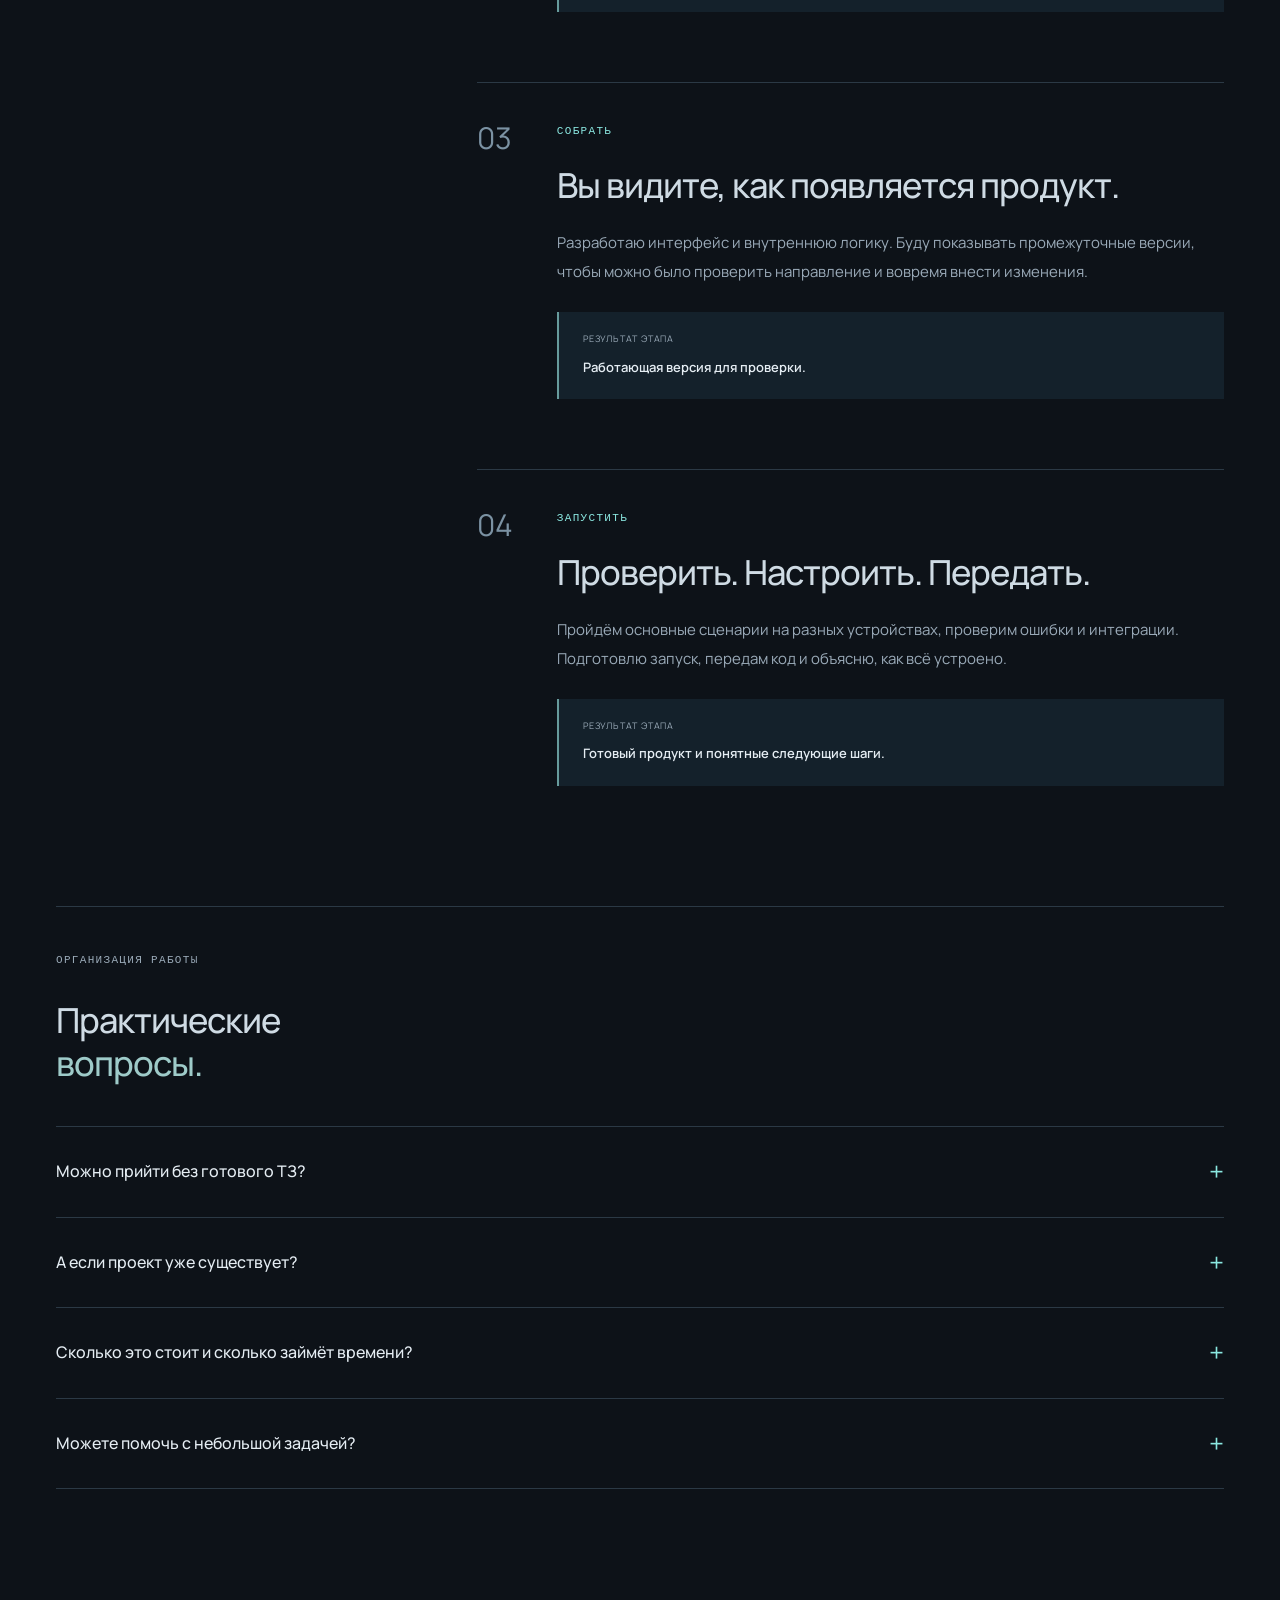
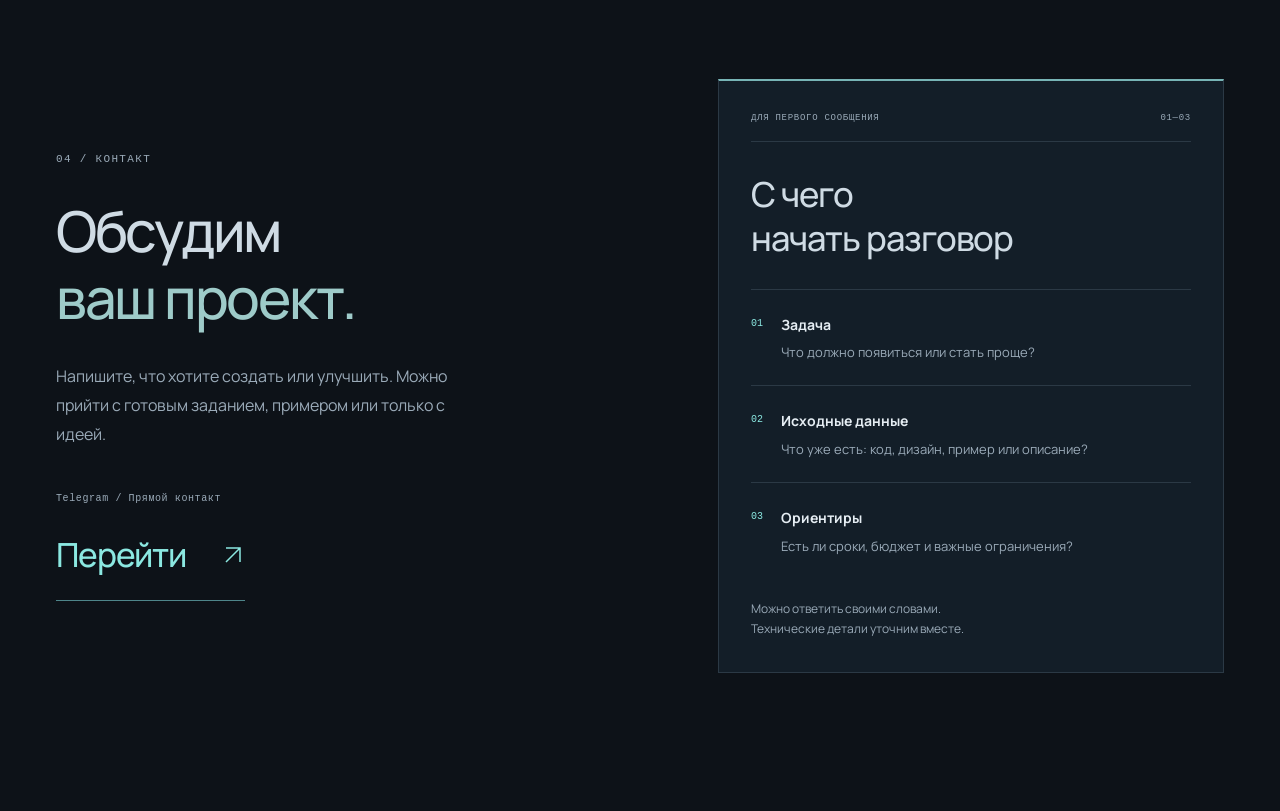
==== commit 1d5256a5: "Replace section switching with native vertical scrolling" ====
--- a/index.html
+++ b/index.html
@@ -10,11 +10,11 @@
 <meta property="og:type" content="website">
 <title>Разработчик цифровых продуктов — macros</title>
 <link rel="icon" href="assets/favicon.svg?v=ed7431b2dd6e" type="image/svg+xml">
-<link rel="stylesheet" href="assets/site.css?v=c04021269343">
-<script src="assets/site.js?v=e5250a407aa1" defer>
+<link rel="stylesheet" href="assets/site.css?v=26761272b4b8">
+<script src="assets/site.js?v=b6f99a93354d" defer>
 </script>
 </head>
-<body class="page-home">
+<body class="scroll-site">
 <a class="skip-link" href="#main">К содержимому</a>
 <header class="site-header wrap">
 <div class="brand">
@@ -22,19 +22,11 @@
 <span>macros<small>Независимый разработчик</small>
 </span>
 </div>
-<nav aria-label="Основная навигация">
-<a href="index.html" aria-current="page">
-<span>01</span>Главная</a>
-<a href="services.html">
-<span>02</span>Услуги</a>
-<a href="approach.html">
-<span>03</span>Процесс</a>
-<a href="contact.html">
-<span>04</span>Контакт</a>
-</nav>
 <a class="header-contact" href="https://t.me/BOCKPECHOE" target="_blank" rel="noopener noreferrer" aria-label="Написать в Telegram">Telegram <svg viewBox="0 0 24 24" fill="none" aria-hidden="true"><path d="M5 19 19 5M5 5h14v14" stroke="currentColor" stroke-width="1.5"/></svg></a>
 </header>
 <main id="main">
+<section id="home" class="scroll-section page-home" aria-label="Главная">
+
 <section class="hero wrap">
 <div class="hero-copy">
 <span class="eyebrow">Разработка полного цикла</span>
@@ -88,13 +80,456 @@
 </svg>
 </div>
 </section>
+
+</section>
+<section id="services" class="scroll-section page-services" aria-label="Услуги">
+
+<section class="page-intro wrap">
+<span class="eyebrow">02 / Услуги</span>
+<h2 class="section-title">Что нужно<br>
+<em>разработать?</em>
+</h2>
+<p>Выберите направление. В каждой карточке — задачи, с которыми я могу помочь, и состав решения.</p>
+</section>
+<section class="services-showcase wrap" aria-label="Каталог услуг">
+<div class="carousel" data-carousel role="region" aria-roledescription="карусель" aria-label="Направления разработки">
+<div class="carousel-toolbar">
+<span class="carousel-hint">07 вариантов для вашей задачи</span>
+<div class="carousel-controls">
+<span class="carousel-count" aria-live="polite" aria-atomic="true">01 / 07</span>
+<button class="circle prev" type="button" aria-label="Предыдущее направление">
+<svg viewBox="0 0 24 24" fill="none" aria-hidden="true">
+<path d="M4 12h16m-7-7 7 7-7 7" stroke="currentColor" stroke-width="1.5"/>
+</svg>
+</button>
+<button class="circle next" type="button" aria-label="Следующее направление">
+<svg viewBox="0 0 24 24" fill="none" aria-hidden="true">
+<path d="M4 12h16m-7-7 7 7-7 7" stroke="currentColor" stroke-width="1.5"/>
+</svg>
+</button>
+</div>
+</div>
+<div class="card-track" tabindex="0" aria-label="Карточки направлений. Используйте стрелки влево и вправо">
+<div class="card-slide">
+<article class="task-card theme-websites" id="websites" aria-label="01 из 7: Сайты">
+<div class="card-top">
+<span>Модуль 01</span>
+<span>От лендинга до портала</span>
+</div>
+<div class="card-art" aria-hidden="true">
+<div class="mini-site">
+<div class="mini-top">
+<span>interface / 01</span>
+<i>
+</i>
+</div>
+<div class="mini-site-title">Ваш продукт.<br>
+<em>В центре внимания.</em>
+</div>
+<div class="mini-site-bottom">
+<span>Ваша история<br>в цифровой форме</span>
+<svg viewBox="0 0 24 24" fill="none" aria-hidden="true">
+<path d="M5 19 19 5M5 5h14v14" stroke="currentColor" stroke-width="1.5"/>
+</svg>
+</div>
+</div>
+<div class="art-caption">УДОБНО НА КОМПЬЮТЕРЕ И ТЕЛЕФОНЕ</div>
+</div>
+<h2>Сайты</h2>
+<p class="card-description">Разрабатываю сайты — от небольшой страницы до большого портала. Дизайн, содержание и возможности подбираю под ваши цели.</p>
+<div class="card-details">
+<div>
+<h3>Пример задачи</h3>
+<p>Лендинги, интернет-магазины, сайты компаний, каталоги и проекты с нестандартными функциями — это лишь часть возможных вариантов.</p>
+</div>
+<div>
+<h3>Что получится</h3>
+<p>Продуманный дизайн, удобство на телефоне и компьютере, нужные функции и возможность развивать сайт дальше.</p>
+</div>
+</div>
+<a class="card-contact" href="https://t.me/BOCKPECHOE" target="_blank" rel="noopener noreferrer" aria-label="Обсудить задачу в Telegram">Обсудить задачу <svg viewBox="0 0 24 24" fill="none" aria-hidden="true"><path d="M5 19 19 5M5 5h14v14" stroke="currentColor" stroke-width="1.5"/></svg></a>
+</article>
+</div>
+<div class="card-slide">
+<article class="task-card theme-apps" id="apps" aria-label="02 из 7: Веб-приложения">
+<div class="card-top">
+<span>Модуль 02</span>
+<span>От идеи до сложной системы</span>
+</div>
+<div class="card-art" aria-hidden="true">
+<div class="mini-app">
+<div class="mini-top">
+<span>Рабочее пространство</span>
+<i>
+</i>
+</div>
+<div class="mini-app-body">
+<div class="mini-sidebar">
+<b>Обзор</b>
+<span>Проекты</span>
+<span>Команда</span>
+</div>
+<div class="mini-dashboard">
+<span>Всё под контролем</span>
+<div class="chart">
+<i>
+</i>
+<i>
+</i>
+<i>
+</i>
+<i>
+</i>
+<i>
+</i>
+<i>
+</i>
+</div>
+<div class="mini-task">Новый заказ <b>Готово</b>
+</div>
+</div>
+</div>
+</div>
+</div>
+<h2>Веб-приложения</h2>
+<p class="card-description">Создаю веб-приложения — программы, которыми пользуются через браузер. От небольшого инструмента до полноценного онлайн-сервиса.</p>
+<div class="card-details">
+<div>
+<h3>Пример задачи</h3>
+<p>Личные кабинеты, системы для бизнеса, обучающие платформы и сервисы по вашей идее. Возможности определяются задачей, а не этим списком.</p>
+</div>
+<div>
+<h3>Что получится</h3>
+<p>Понятный интерфейс и всё необходимое внутри: работа с данными, доступ для пользователей и связь с другими сервисами.</p>
+</div>
+</div>
+<a class="card-contact" href="https://t.me/BOCKPECHOE" target="_blank" rel="noopener noreferrer" aria-label="Обсудить задачу в Telegram">Обсудить задачу <svg viewBox="0 0 24 24" fill="none" aria-hidden="true"><path d="M5 19 19 5M5 5h14v14" stroke="currentColor" stroke-width="1.5"/></svg></a>
+</article>
+</div>
+<div class="card-slide">
+<article class="task-card theme-bots" id="bots" aria-label="03 из 7: Telegram-боты">
+<div class="card-top">
+<span>Модуль 03</span>
+<span>Сценарии · Mini Apps · Интеграции</span>
+</div>
+<div class="card-art" aria-hidden="true">
+<div class="mini-chat">
+<div class="mini-top">
+<span>Ваш помощник</span>
+<i>
+</i>
+</div>
+<div class="bubble user">Хочу записаться на консультацию</div>
+<div class="bubble bot">Выберите удобное время</div>
+<div class="chat-options">
+<span>10:00</span>
+<span>14:00</span>
+<span>17:00</span>
+</div>
+<div class="bubble bot confirm">Готово. Буду ждать вас!</div>
+</div>
+</div>
+<h2>Telegram-боты</h2>
+<p class="card-description">Telegram-боты под ваши задачи: простые помощники, сложные системы с платежами, автоматизацией и интеграциями — или ваш собственный сценарий.</p>
+<div class="card-details">
+<div>
+<h3>Пример задачи</h3>
+<p>Запись на услугу, ответы на частые вопросы, оплата подписки или уведомления команды о событиях.</p>
+</div>
+<div>
+<h3>Что получится</h3>
+<p>Удобное меню, администрирование, хранение данных и подключение нужных API.</p>
+</div>
+</div>
+<a class="card-contact" href="https://t.me/BOCKPECHOE" target="_blank" rel="noopener noreferrer" aria-label="Обсудить задачу в Telegram">Обсудить задачу <svg viewBox="0 0 24 24" fill="none" aria-hidden="true"><path d="M5 19 19 5M5 5h14v14" stroke="currentColor" stroke-width="1.5"/></svg></a>
+</article>
+</div>
+<div class="card-slide">
+<article class="task-card theme-automation" id="automation" aria-label="04 из 7: Автоматизация">
+<div class="card-top">
+<span>Модуль 04</span>
+<span>Процессы · Скрипты · Расписания</span>
+</div>
+<div class="card-art" aria-hidden="true">
+<div class="mini-flow">
+<div>
+<span>01</span>
+<b>Собрать данные</b>
+<i>✓</i>
+</div>
+<div>
+<span>02</span>
+<b>Создать отчёт</b>
+<i>✓</i>
+</div>
+<div>
+<span>03</span>
+<b>Отправить команде</b>
+<i>✓</i>
+</div>
+</div>
+<div class="art-caption">ПОВТОРЯЕТСЯ БЕЗ ВАШЕГО УЧАСТИЯ</div>
+</div>
+<h2>Автоматизация</h2>
+<p class="card-description">Перенос данных, отчёты, обработка файлов и повторяющиеся действия. Соберу процесс, который не требует вашего постоянного участия.</p>
+<div class="card-details">
+<div>
+<h3>Пример задачи</h3>
+<p>Собрать данные из нескольких источников, сформировать отчёт и отправить его по расписанию.</p>
+</div>
+<div>
+<h3>Что получится</h3>
+<p>Связанные этапы, обработка ошибок, журнал работы и понятные уведомления.</p>
+</div>
+</div>
+<a class="card-contact" href="https://t.me/BOCKPECHOE" target="_blank" rel="noopener noreferrer" aria-label="Обсудить задачу в Telegram">Обсудить задачу <svg viewBox="0 0 24 24" fill="none" aria-hidden="true"><path d="M5 19 19 5M5 5h14v14" stroke="currentColor" stroke-width="1.5"/></svg></a>
+</article>
+</div>
+<div class="card-slide">
+<article class="task-card theme-services" id="service-api" aria-label="05 из 7: Сервисы и API">
+<div class="card-top">
+<span>Модуль 05</span>
+<span>Backend · API · Архитектура</span>
+</div>
+<div class="card-art" aria-hidden="true">
+<div class="mini-api">
+<span>POST /api/orders</span>
+<div class="api-code">{<br>&nbsp; "status": <em>"created"</em>,<br>&nbsp; "payment": <em>"received"</em>,<br>&nbsp; "notification": <em>"sent"</em>
+<br>}</div>
+<b>200 OK <span>Системы на связи</span>
+</b>
+</div>
+</div>
+<h2>Сервисы и API</h2>
+<p class="card-description">Свяжу существующие инструменты или создам новый сервис. От отдельного API до серверной части вашего продукта.</p>
+<div class="card-details">
+<div>
+<h3>Пример задачи</h3>
+<p>Синхронизация магазина и склада, обработка заказов, собственное API или сервис уведомлений.</p>
+</div>
+<div>
+<h3>Что получится</h3>
+<p>Продуманная структура данных, документация API, проверка интеграций и развёртывание.</p>
+</div>
+</div>
+<a class="card-contact" href="https://t.me/BOCKPECHOE" target="_blank" rel="noopener noreferrer" aria-label="Обсудить задачу в Telegram">Обсудить задачу <svg viewBox="0 0 24 24" fill="none" aria-hidden="true"><path d="M5 19 19 5M5 5h14v14" stroke="currentColor" stroke-width="1.5"/></svg></a>
+</article>
+</div>
+<div class="card-slide">
+<article class="task-card theme-development" id="development" aria-label="06 из 7: Развитие продукта">
+<div class="card-top">
+<span>Модуль 06</span>
+<span>Аудит · Доработка · Поддержка</span>
+</div>
+<div class="card-art" aria-hidden="true">
+<div class="mini-release">
+<span>Следующая версия</span>
+<strong>v.2<span>.0</span>
+</strong>
+<div>
+<span>Новая функция</span>
+<b>Готово</b>
+</div>
+<div>
+<span>Проверка сценариев</span>
+<b>Пройдена</b>
+</div>
+<div class="release-tag">Можно запускать</div>
+</div>
+</div>
+<h2>Развитие продукта</h2>
+<p class="card-description">Разберусь в существующем проекте: исправлю ошибки, добавлю функции и помогу двигаться дальше без переписывания ради переписывания.</p>
+<div class="card-details">
+<div>
+<h3>Пример задачи</h3>
+<p>Медленный интерфейс, нестабильная интеграция, новая функция или незавершённый продукт.</p>
+</div>
+<div>
+<h3>Что получится</h3>
+<p>Разбор текущего состояния, план изменений, проверка ключевых сценариев и обновлённый продукт.</p>
+</div>
+</div>
+<a class="card-contact" href="https://t.me/BOCKPECHOE" target="_blank" rel="noopener noreferrer" aria-label="Обсудить задачу в Telegram">Обсудить задачу <svg viewBox="0 0 24 24" fill="none" aria-hidden="true"><path d="M5 19 19 5M5 5h14v14" stroke="currentColor" stroke-width="1.5"/></svg></a>
+</article>
+</div>
+<div class="card-slide">
+<article class="task-card theme-custom" id="custom" aria-label="07 из 7: Нестандартная задача">
+<div class="card-top"><span>Модуль 07</span><span>Ваш сценарий</span></div>
+<div class="card-art" aria-hidden="true"><div class="mini-custom"><span>Вне готовых решений</span><strong>?</strong><div>Начнём с вашей идеи</div></div></div>
+<h2>Задача вне списка?</h2>
+<p class="card-description">Не всё укладывается в шесть направлений. Расскажите, что хотите сделать: разберёмся в деталях и найдём подходящее решение.</p>
+<div class="card-details"><div><h3>Можно без готового ТЗ</h3><p>Опишите идею или то, что мешает работе. Вместе определим, какой инструмент нужен и с чего начать.</p></div>
+</div>
+<a class="card-contact" href="https://t.me/BOCKPECHOE" target="_blank" rel="noopener noreferrer" aria-label="Обсудить задачу в Telegram">Обсудить задачу <svg viewBox="0 0 24 24" fill="none" aria-hidden="true"><path d="M5 19 19 5M5 5h14v14" stroke="currentColor" stroke-width="1.5"/></svg></a>
+</article>
+</div>
+</div>
+</div>
+</section>
+
+</section>
+<section id="process" class="scroll-section page-approach" aria-label="Процесс">
+
+<section class="page-intro wrap">
+<span class="eyebrow">03 / Процесс</span>
+<h2 class="section-title">От постановки<br>
+<em>до запуска.</em>
+</h2>
+<p>Четыре этапа с понятным результатом на каждом. Вы видите промежуточные версии и можете влиять на направление работы.</p>
+</section>
+<section class="process-section wrap">
+<aside class="process-map">
+<span class="eyebrow">Этапы разработки</span>
+<ol>
+<li>
+<a href="#step-0">
+<span>01</span>Разобраться</a>
+</li>
+<li>
+<a href="#step-1">
+<span>02</span>Спроектировать</a>
+</li>
+<li>
+<a href="#step-2">
+<span>03</span>Собрать</a>
+</li>
+<li>
+<a href="#step-3">
+<span>04</span>Запустить</a>
+</li>
+</ol>
+<span class="process-note">От постановки задачи до запуска системы.</span>
+</aside>
+<div class="process-steps">
+<article class="process-step" id="step-0">
+<span class="step-no">01</span>
+<div>
+<span class="eyebrow">Разобраться</span>
+<h2>Начнём с задачи, а не с технологий.</h2>
+<p>Обсудим, что должно измениться, кто будет пользоваться продуктом и какие есть ограничения. Если идея пока сырая — помогу придать ей форму.</p>
+<div class="step-output">
+<span>Результат этапа</span>
+<b>Понятная задача и приоритеты.</b>
+</div>
+</div>
+</article>
+<article class="process-step" id="step-1">
+<span class="step-no">02</span>
+<div>
+<span class="eyebrow">Спроектировать</span>
+<h2>Сначала — логика будущего решения.</h2>
+<p>Наметим основные сценарии, структуру и интеграции. Выберу технологии под проект и объясню, что этот выбор даёт. Согласуем объём и этапы.</p>
+<div class="step-output">
+<span>Результат этапа</span>
+<b>План, прототип и согласованный объём.</b>
+</div>
+</div>
+</article>
+<article class="process-step" id="step-2">
+<span class="step-no">03</span>
+<div>
+<span class="eyebrow">Собрать</span>
+<h2>Вы видите, как появляется продукт.</h2>
+<p>Разработаю интерфейс и внутреннюю логику. Буду показывать промежуточные версии, чтобы можно было проверить направление и вовремя внести изменения.</p>
+<div class="step-output">
+<span>Результат этапа</span>
+<b>Работающая версия для проверки.</b>
+</div>
+</div>
+</article>
+<article class="process-step" id="step-3">
+<span class="step-no">04</span>
+<div>
+<span class="eyebrow">Запустить</span>
+<h2>Проверить. Настроить. Передать.</h2>
+<p>Пройдём основные сценарии на разных устройствах, проверим ошибки и интеграции. Подготовлю запуск, передам код и объясню, как всё устроено.</p>
+<div class="step-output">
+<span>Результат этапа</span>
+<b>Готовый продукт и понятные следующие шаги.</b>
+</div>
+</div>
+</article>
+</div>
+</section>
+<section class="faq wrap">
+<span class="eyebrow">Организация работы</span>
+<h2>Практические<br>
+<em>вопросы.</em>
+</h2>
+<details>
+<summary>Можно прийти без готового ТЗ?<span aria-hidden="true">+</span>
+</summary>
+<p>Да. Опишите проблему, желаемый результат и приведите примеры, если они есть. Структуру задачи определим вместе.</p>
+</details>
+<details>
+<summary>А если проект уже существует?<span aria-hidden="true">+</span>
+</summary>
+<p>Можно подключиться к существующему проекту. Сначала изучу код и текущие ограничения, затем предложу план доработок.</p>
+</details>
+<details>
+<summary>Сколько это стоит и сколько займёт времени?<span aria-hidden="true">+</span>
+</summary>
+<p>Это зависит от объёма, интеграций и готовности исходных материалов. После обсуждения задачи смогу предложить оценку и порядок работ.</p>
+</details>
+<details>
+<summary>Можете помочь с небольшой задачей?<span aria-hidden="true">+</span>
+</summary>
+<p>Да. Небольшой бот, скрипт для обработки файлов или одна новая функция тоже могут заметно упростить работу.</p>
+</details>
+</section>
+
+</section>
+<section id="contact" class="scroll-section page-contact" aria-label="Контакт">
+
+<section class="contact-hero wrap">
+<div>
+<span class="eyebrow">04 / Контакт</span>
+<h2 class="section-title">Обсудим<br>
+<em>ваш проект.</em>
+</h2>
+<p>Напишите, что хотите создать или улучшить. Можно прийти с готовым заданием, примером или только с идеей.</p>
+<div class="contact-channel">
+<span class="channel-label">Telegram / Прямой контакт</span>
+<a class="telegram-link" href="https://t.me/BOCKPECHOE" target="_blank" rel="noopener noreferrer" aria-label="Перейти в Telegram">Перейти <svg viewBox="0 0 24 24" fill="none" aria-hidden="true">
+<path d="M5 19 19 5M5 5h14v14" stroke="currentColor" stroke-width="1.5"/>
+</svg>
+</a>
+</div>
+</div>
+<aside class="contact-paper">
+<div class="paper-top">
+<span>Для первого сообщения</span>
+<span>01—03</span>
+</div>
+<h2>С чего<br>начать разговор</h2>
+<ol>
+<li>
+<span>01</span>
+<div>
+<b>Задача</b>
+<p>Что должно появиться или стать проще?</p>
+</div>
+</li>
+<li>
+<span>02</span>
+<div>
+<b>Исходные данные</b>
+<p>Что уже есть: код, дизайн, пример или описание?</p>
+</div>
+</li>
+<li>
+<span>03</span>
+<div>
+<b>Ориентиры</b>
+<p>Есть ли сроки, бюджет и важные ограничения?</p>
+</div>
+</li>
+</ol>
+<p class="paper-ps">Можно ответить своими словами.<br>Технические детали уточним вместе.</p>
+</aside>
+</section>
+
+</section>
 </main>
-<footer class="site-footer wrap">
-<nav class="section-pager" aria-label="Перелистывание разделов">
-<a class="section-arrow" data-page-step="-1" aria-disabled="true" tabindex="-1" aria-label="Предыдущий раздел"><svg viewBox="0 0 24 24" fill="none" aria-hidden="true"><path d="M4 12h16m-7-7 7 7-7 7" stroke="currentColor" stroke-width="1.5"/></svg></a>
-<div class="section-current"><span class="section-name">Главная</span><span class="section-position">01 / 04</span></div>
-<a class="section-arrow" data-page-step="1" href="services.html" aria-label="Следующий раздел: Услуги"><svg viewBox="0 0 24 24" fill="none" aria-hidden="true"><path d="M4 12h16m-7-7 7 7-7 7" stroke="currentColor" stroke-width="1.5"/></svg></a>
-</nav>
-</footer>
 </body>
 </html>
--- a/assets/site.css
+++ b/assets/site.css
@@ -1,7 +1,7 @@
 @font-face{font-family:Manrope;src:url('fonts/manrope-cyrillic.woff2') format('woff2');font-weight:200 800;font-style:normal;font-display:swap;unicode-range:U+0301,U+0400-045F,U+0490-0491,U+04B0-04B1,U+2116}
 @font-face{font-family:Manrope;src:url('fonts/manrope-latin.woff2') format('woff2');font-weight:200 800;font-style:normal;font-display:swap;unicode-range:U+0000-00FF,U+0131,U+0152-0153,U+02BB-02BC,U+02C6,U+02DA,U+02DC,U+0304,U+0308,U+0329,U+2000-206F,U+20AC,U+2122,U+2191,U+2193,U+2212,U+2215,U+FEFF,U+FFFD}
 :root{--paper:#f2eee5;--ink:#282b25;--muted:#626359;--rust:#9e472f;--peach:#e8b29a;--sage:#d4dbc4;--yellow:#e8d99b;--line:#c8c7bb;--cream:#faf7ef;--ease:cubic-bezier(.22,1,.36,1)}
-*{box-sizing:border-box}html{scroll-behavior:smooth;scroll-padding-top:32px}body{margin:0;background:var(--paper);color:var(--ink);font-family:Manrope,Arial,sans-serif;font-size:16px;line-height:1.6;-webkit-font-smoothing:antialiased}::selection{background:var(--peach);color:var(--ink)}a{color:inherit;text-decoration:none}button{font:inherit;color:inherit;cursor:pointer}button:disabled{cursor:default}button,a{-webkit-tap-highlight-color:transparent}button,summary{touch-action:manipulation}a:focus-visible,button:focus-visible,summary:focus-visible,[tabindex]:focus-visible{outline:3px solid var(--rust);outline-offset:5px}button:active,.button:active{transform:scale(.97)}svg{width:24px;height:24px;flex-shrink:0}h1,h2,h3,p{margin:0}h1,h2,h3{text-wrap:balance}h1,h2{font-weight:500;letter-spacing:-.065em;line-height:1.02}h1{font-size:clamp(58px,6.8vw,104px)}h2{font-size:clamp(38px,4.4vw,66px)}h3{font-weight:600;letter-spacing:-.04em}em{font-family:Georgia,'Times New Roman',serif;font-weight:400;letter-spacing:-.055em;color:var(--rust)}.wrap{width:min(1320px,calc(100% - 112px));margin-inline:auto}.section{padding-block:110px}.eyebrow{font-size:11px;font-weight:700;letter-spacing:.13em;text-transform:uppercase;display:block;margin-bottom:28px}.tiny-dot{display:inline-block;width:7px;height:7px;margin-right:9px;background:var(--rust);border-radius:50%}.sr-only{position:absolute;width:1px;height:1px;padding:0;margin:-1px;overflow:hidden;clip:rect(0,0,0,0);white-space:nowrap;border:0}.skip-link{position:fixed;top:12px;left:12px;z-index:10;padding:12px 20px;background:var(--ink);color:var(--paper);transform:translateY(-180%)}.skip-link:focus{transform:none}.site-header{display:flex;align-items:center;justify-content:space-between;min-height:104px;border-bottom:1px solid var(--line);gap:24px}.brand{display:flex;align-items:center;gap:13px;font-size:11px;font-weight:800;letter-spacing:.1em}.brand-mark{font-family:Georgia,serif;font-size:48px;font-weight:700;letter-spacing:-.14em;line-height:1;display:block;margin-right:6px}.brand-mark span{color:var(--rust)}.brand small{display:block;font-size:10px;font-weight:500;letter-spacing:0;color:var(--muted);margin-top:3px}.site-header nav{display:flex;gap:30px;align-items:center;font-size:12px;font-weight:600}.site-header nav a{display:flex;align-items:center;min-height:44px;position:relative}.site-header nav a:after{content:'';position:absolute;bottom:5px;left:0;right:0;height:2px;background:var(--rust);transform:scaleX(0);transform-origin:left;transition:transform .3s}.site-header nav a:hover:after,.site-header nav a[aria-current]:after{transform:scaleX(1)}.button{display:inline-flex;gap:44px;align-items:center;justify-content:space-between;min-height:60px;padding:16px 24px;background:var(--ink);color:var(--cream);font-size:13px;font-weight:600;transition:background .25s,transform .25s}.button:hover{background:var(--rust)}.button svg{width:20px;height:20px}.text-link{display:inline-flex;gap:24px;align-items:center;font-size:13px;font-weight:700;padding:14px 0;border-bottom:1px solid currentColor}.text-link svg{width:20px;transition:transform .25s}.text-link:hover svg{transform:translateX(5px)}
+*{box-sizing:border-box}html{scroll-behavior:smooth;scroll-padding-top:32px}body{margin:0;background:var(--paper);color:var(--ink);font-family:Manrope,Arial,sans-serif;font-size:16px;line-height:1.6;-webkit-font-smoothing:antialiased}::selection{background:var(--peach);color:var(--ink)}a{color:inherit;text-decoration:none}button{font:inherit;color:inherit;cursor:pointer}button:disabled{cursor:default}button,a{-webkit-tap-highlight-color:transparent}button,summary{touch-action:manipulation}a:focus-visible,button:focus-visible,summary:focus-visible,[tabindex]:focus-visible{outline:3px solid var(--rust);outline-offset:5px}button:active,.button:active{transform:scale(.97)}svg{width:24px;height:24px;flex-shrink:0}h1,h2,h3,p{margin:0}h1,h2,h3{text-wrap:balance}h1,h2{font-weight:500;letter-spacing:-.065em;line-height:1.02}h1{font-size:clamp(58px,6.8vw,104px)}h2{font-size:clamp(38px,4.4vw,66px)}h3{font-weight:600;letter-spacing:-.04em}em{font-family:Georgia,'Times New Roman',serif;font-weight:400;letter-spacing:-.055em;color:var(--rust)}.wrap{width:min(1320px,calc(100% - 112px));margin-inline:auto}.section{padding-block:110px}.eyebrow{font-size:11px;font-weight:700;letter-spacing:.13em;text-transform:uppercase;display:block;margin-bottom:28px}.tiny-dot{display:inline-block;width:7px;height:7px;margin-right:9px;background:var(--rust);border-radius:50%}.sr-only{position:absolute;width:1px;height:1px;padding:0;margin:-1px;overflow:hidden;clip:rect(0,0,0,0);white-space:nowrap;border:0}.skip-link{position:fixed;top:12px;left:12px;z-index:10;padding:12px 20px;background:var(--ink);color:var(--paper);transform:translateY(-180%)}.skip-link:focus{transform:none}.site-header{display:flex;align-items:center;justify-content:space-between;min-height:104px;border-bottom:1px solid var(--line);gap:24px}.brand{display:flex;align-items:center;gap:13px;font-size:11px;font-weight:800;letter-spacing:.1em}.brand-mark{font-family:Georgia,serif;font-size:48px;font-weight:700;letter-spacing:-.14em;line-height:1;display:block;margin-right:6px}.brand-mark span{color:var(--rust)}.brand small{display:block;font-size:10px;font-weight:500;letter-spacing:0;color:var(--muted);margin-top:3px}.site-header nav{display:flex;gap:30px;align-items:center;font-size:12px;font-weight:600}.site-header nav a{display:flex;align-items:center;min-height:44px;position:relative}.site-header nav a:after{content:'';position:absolute;bottom:5px;left:0;right:0;height:2px;background:var(--rust);transform:scaleX(0);transform-origin:left;transition:transform .3s}.site-header nav a[aria-current="page"]:after{transform:scaleX(1)}.button{display:inline-flex;gap:44px;align-items:center;justify-content:space-between;min-height:60px;padding:16px 24px;background:var(--ink);color:var(--cream);font-size:13px;font-weight:600;transition:background .25s,transform .25s}.button:hover{background:var(--rust)}.button svg{width:20px;height:20px}.text-link{display:inline-flex;gap:24px;align-items:center;font-size:13px;font-weight:700;padding:14px 0;border-bottom:1px solid currentColor}.text-link svg{width:20px;transition:transform .25s}.text-link:hover svg{transform:translateX(5px)}
 /* A small working system, built from layers of the same project. */
 .hero{position:relative;display:grid;grid-template-columns:1fr 1fr;align-items:center;column-gap:20px;padding-top:66px;padding-bottom:100px;min-height:790px}.hero-copy{position:relative;z-index:2}.hero h1{margin-bottom:27px}.hero h1 em{display:inline-block}.hero-description{max-width:400px;font-size:15px;line-height:1.8;color:var(--muted);margin-bottom:29px}.hero-foot{position:absolute;bottom:22px;left:0;right:0;display:flex;align-items:center;justify-content:space-between;border-top:1px solid var(--line);padding-top:20px;color:var(--muted);font-size:11px}.hero-foot a{display:flex;gap:18px;align-items:center;min-height:32px}.hero-foot a span{font-size:19px}.workbench{height:540px;position:relative;perspective:1200px;isolation:isolate;--spread:0;--px:0deg;--py:0deg}.bench-orbit{position:absolute;top:12%;left:2%;width:92%;height:88%;border:1px solid #c8c7bb;border-radius:50%;transform:rotate(-24deg) scaleX(.83)}.bench-orbit:after{content:'';position:absolute;inset:28px;border:1px solid #c8c7bb80;border-radius:50%}.bench-coordinate{position:absolute;top:0;right:4%;font:10px Manrope,sans-serif;letter-spacing:.14em;color:var(--muted)}.model-layer{position:absolute;box-shadow:0 18px 42px #302b2514;transition:translate .2s linear;will-change:transform}.layer-brief{width:73%;left:4%;top:0;background:var(--peach);padding:22px 27px;z-index:1;transform-origin:70% 100%;animation:brief-float 9s ease-in-out infinite;translate:calc(var(--spread)*-15px) calc(var(--spread)*-45px)}.paper-top{display:flex;justify-content:space-between;gap:12px;font-size:9px;text-transform:uppercase;letter-spacing:.08em}.layer-brief p{font-size:21px;line-height:1.4;letter-spacing:-.045em;margin:21px 0 19px;font-weight:600}.brief-line{border-top:1px solid #282b2530;padding-top:11px;font-size:10px}.layer-product{width:90%;left:4%;top:195px;background:var(--cream);z-index:2;animation:product-float 9s ease-in-out infinite;translate:calc(var(--spread)*25px) calc(var(--spread)*2px)}.window-bar{height:36px;display:flex;align-items:center;gap:18px;border-bottom:1px solid var(--line);padding:0 17px}.window-bar>span{display:flex;gap:4px}.window-bar i{display:block;width:5px;height:5px;border-radius:50%;background:#b7b5a8}.window-bar b{font-size:8px;font-weight:500}.product-body{padding:23px 20px 25px}.product-heading{margin-bottom:19px}.product-heading b{font-size:21px;font-weight:600;letter-spacing:-.04em;display:block}.product-heading>span{font-size:9px;color:var(--muted)}.kanban{display:grid;grid-template-columns:repeat(3,1fr);gap:8px}.kanban>div{min-width:0;background:#eeece3;padding:8px 6px;min-height:117px}.kanban small{font-size:8px;display:block;margin-bottom:12px}.kanban-card{background:#fdfbf5;padding:10px 7px;box-shadow:0 3px 5px #282b2507}.kanban-card i{display:block;width:17px;height:4px;background:var(--peach);border-radius:2px;margin-bottom:8px}.kanban-card b{display:block;font-size:8px}.kanban-card span{font-size:7px;color:var(--muted);display:block}.kanban-card.done i{background:#9cae81}.moving-ticket{animation:ticket-move 7s var(--ease) infinite}.layer-result{left:30%;width:67%;top:425px;padding:20px 22px;background:var(--ink);color:var(--cream);display:flex;gap:17px;align-items:center;z-index:3;animation:result-float 9s ease-in-out infinite;translate:calc(var(--spread)*-15px) calc(var(--spread)*35px)}.result-check{display:flex;width:38px;height:38px;border:1px solid #b9c7a4;border-radius:50%;align-items:center;justify-content:center;color:var(--sage);font-size:21px;flex-shrink:0}.layer-result small{font-size:8px;color:#c5c9b9;text-transform:uppercase;letter-spacing:.08em;display:block;margin-bottom:6px}.layer-result b{font-size:14px;font-weight:500;line-height:1.45;display:block}.bench-note{position:absolute;bottom:-22px;right:5%;font-size:9px;color:var(--muted)}
 @keyframes brief-float{0%,100%{transform:rotate(-9deg) translateY(0) rotateY(var(--px))}50%{transform:rotate(-4deg) translateY(-15px) rotateY(var(--px))}}@keyframes product-float{0%,100%{transform:rotate(5deg) rotateX(var(--py))}50%{transform:rotate(1deg) translateY(-9px) rotateX(var(--py))}}@keyframes result-float{0%,100%{transform:rotate(-5deg) translateY(0)}50%{transform:rotate(1deg) translateY(13px)}}@keyframes ticket-move{0%,20%,100%{transform:translateY(0)}40%,70%{transform:translateY(-9px) rotate(-3deg);box-shadow:0 9px 12px #282b2520}}
@@ -164,27 +164,12 @@
 
 .page-approach .site-footer{border-top:0}
 
-/* Section navigation stays available while long pages scroll normally. */
+/* The browser owns vertical scrolling. */
 body{overflow-x:clip}
-main:focus{outline:none}
-.site-footer,.page-home .site-footer,.page-approach .site-footer{border:0;min-height:86px;padding:0}
-.section-pager{position:fixed;right:max(24px,calc((100vw - 1320px)/2));bottom:max(18px,env(safe-area-inset-bottom));z-index:20;display:flex;align-items:center;gap:12px;padding:7px;background:#111b24;border:1px solid #344956;border-radius:6px;box-shadow:0 6px 24px #0003}
-.section-arrow{display:flex;align-items:center;justify-content:center;width:44px;height:44px;border:1px solid #4e6675;border-radius:3px;color:var(--ink);transition:background .2s,color .2s}
-.section-arrow[data-page-step="-1"] svg{transform:rotate(180deg)}
-.section-arrow svg{width:19px;height:19px}
-.section-arrow:hover:not([aria-disabled]){background:var(--rust);color:var(--paper)}
-.section-arrow[aria-disabled]{opacity:.3;cursor:default}
-.section-current{display:flex;align-items:center;gap:16px;min-width:132px;justify-content:space-between;padding-inline:5px}
-.section-name{font-size:11px;color:#c2d0db}
-.section-position{font:9px monospace;color:var(--muted)}
-.page-loading{cursor:progress}
-.page-loading .section-pager{pointer-events:none}
-@media(max-width:600px){.section-pager{right:50%;transform:translateX(50%);bottom:max(12px,env(safe-area-inset-bottom));gap:8px;padding:5px}.section-current{min-width:127px;gap:12px}.site-footer,.page-home .site-footer{min-height:84px}}
 
 /* In-page steps never move sideways; route changes animate the live content only. */
 .process-map a{transition:color .2s}
 .process-map a.is-active{transform:none}
-.page-loading .model-layer,.page-loading .signal{animation-play-state:paused}
 
 /* Each card ends with its own Telegram link. */
 .card-slide{flex:0 0 calc((100% - 40px)/2.2);min-width:0;display:flex;flex-direction:column;scroll-snap-align:start}
@@ -202,12 +187,28 @@
 .header-contact{display:inline-flex;align-items:center;gap:7px;min-height:44px;font-size:11px;color:#9ecbc9;white-space:nowrap}
 .header-contact svg{width:14px;height:14px}
 .header-contact:hover{color:#d0efeb}
-.route-transition{position:fixed;inset:0;z-index:10;overflow:hidden;pointer-events:none;contain:strict;background:var(--paper)}
-.route-panel{position:absolute;inset:0;width:100%;height:100%;min-height:0!important;display:block!important;overflow:hidden;contain:strict;background:var(--paper);will-change:transform}
-.route-panel *{transition:none!important}
 @media(max-width:800px){
   .site-header{display:grid;grid-template-columns:1fr auto;gap:8px 16px;padding-top:18px;padding-bottom:10px}
   .site-header .brand{grid-column:1;grid-row:1}
   .site-header nav{grid-column:1/-1;grid-row:2;margin:0;justify-content:space-between;gap:12px}
   .header-contact{grid-column:2;grid-row:1;font-size:10px}
 }
+
+/* Native vertical reading order: home → services → process → contact. */
+.scroll-site{display:block;min-height:100vh}
+.scroll-site main{display:block;overflow:visible}
+.scroll-site .site-header{min-height:88px}
+.scroll-site .header-contact{margin-left:auto}
+.scroll-site .scroll-section{display:block;position:relative;min-height:0;scroll-margin-top:24px}
+.scroll-site .scroll-section.page-home{overflow:hidden;isolation:isolate}
+.scroll-site .page-home .hero{min-height:calc(100svh - 88px)}
+.scroll-site .section-title{font-size:clamp(38px,4.4vw,62px);font-weight:500;line-height:1.2;letter-spacing:-.04em;color:#cfdbe4;margin-bottom:28px}
+.scroll-site .section-title em{color:#9ecbc9}
+.scroll-site .page-contact{padding-bottom:28px}
+.scroll-site .process-section{padding-bottom:50px}
+@media(max-width:800px){.scroll-site .site-header{display:flex;min-height:78px;padding-block:14px}}
+@media(max-width:600px){
+  .scroll-site .page-home .hero{min-height:calc(100svh - 78px)}
+  .scroll-site .section-title{font-size:clamp(32px,8.7vw,43px)}
+  .scroll-site .page-contact{padding-bottom:18px}
+}
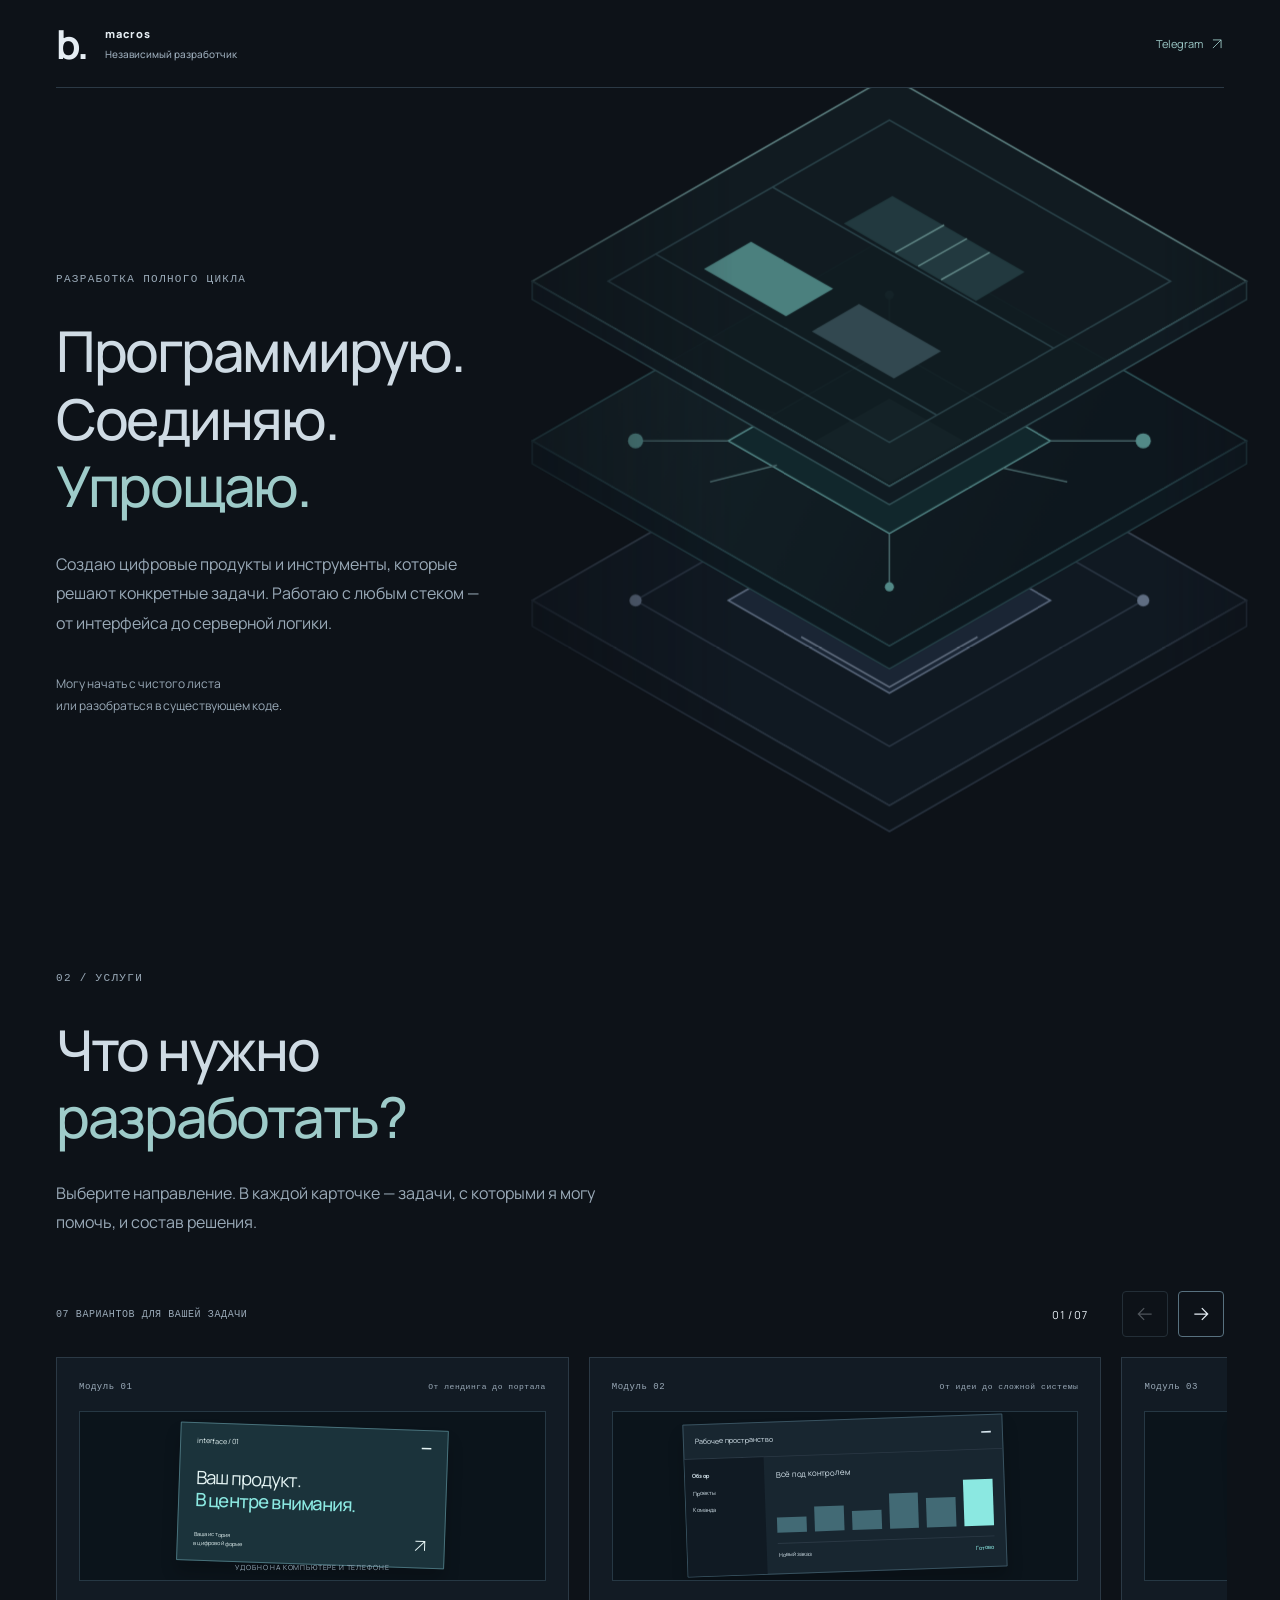
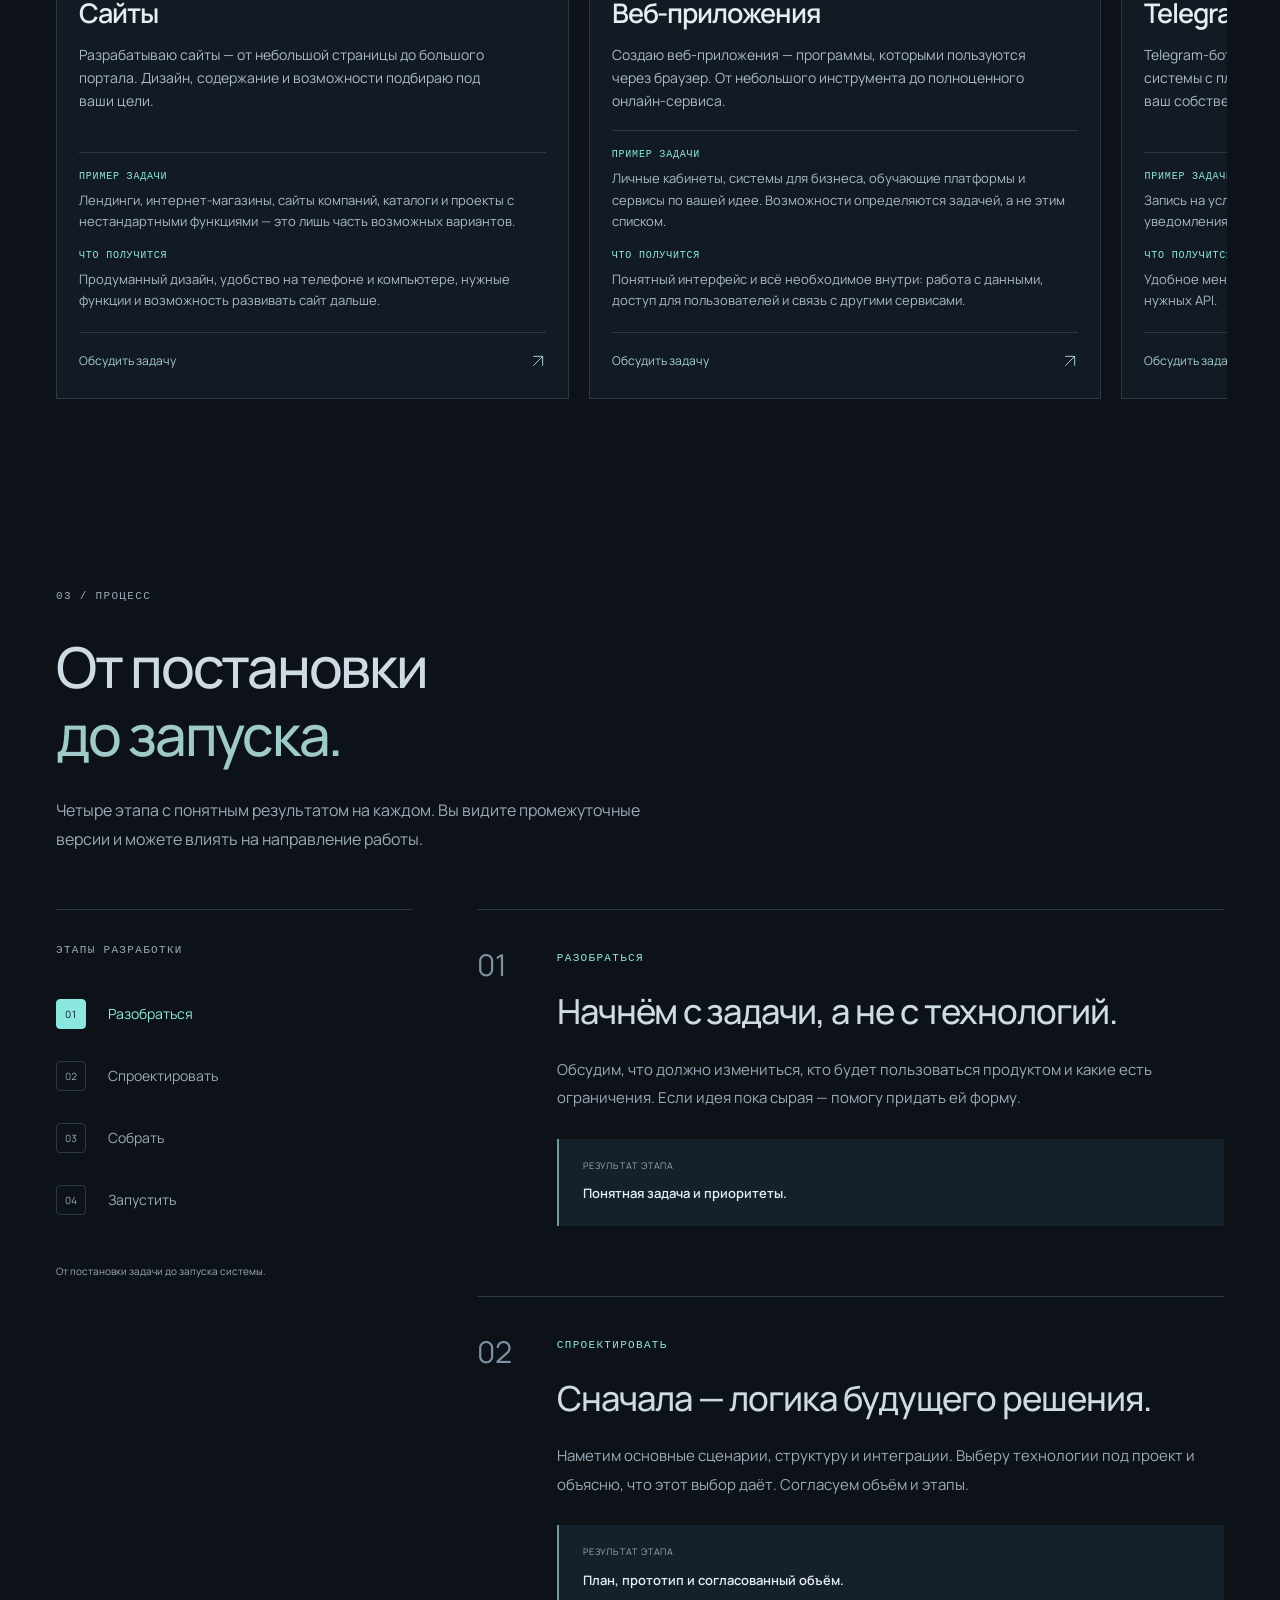
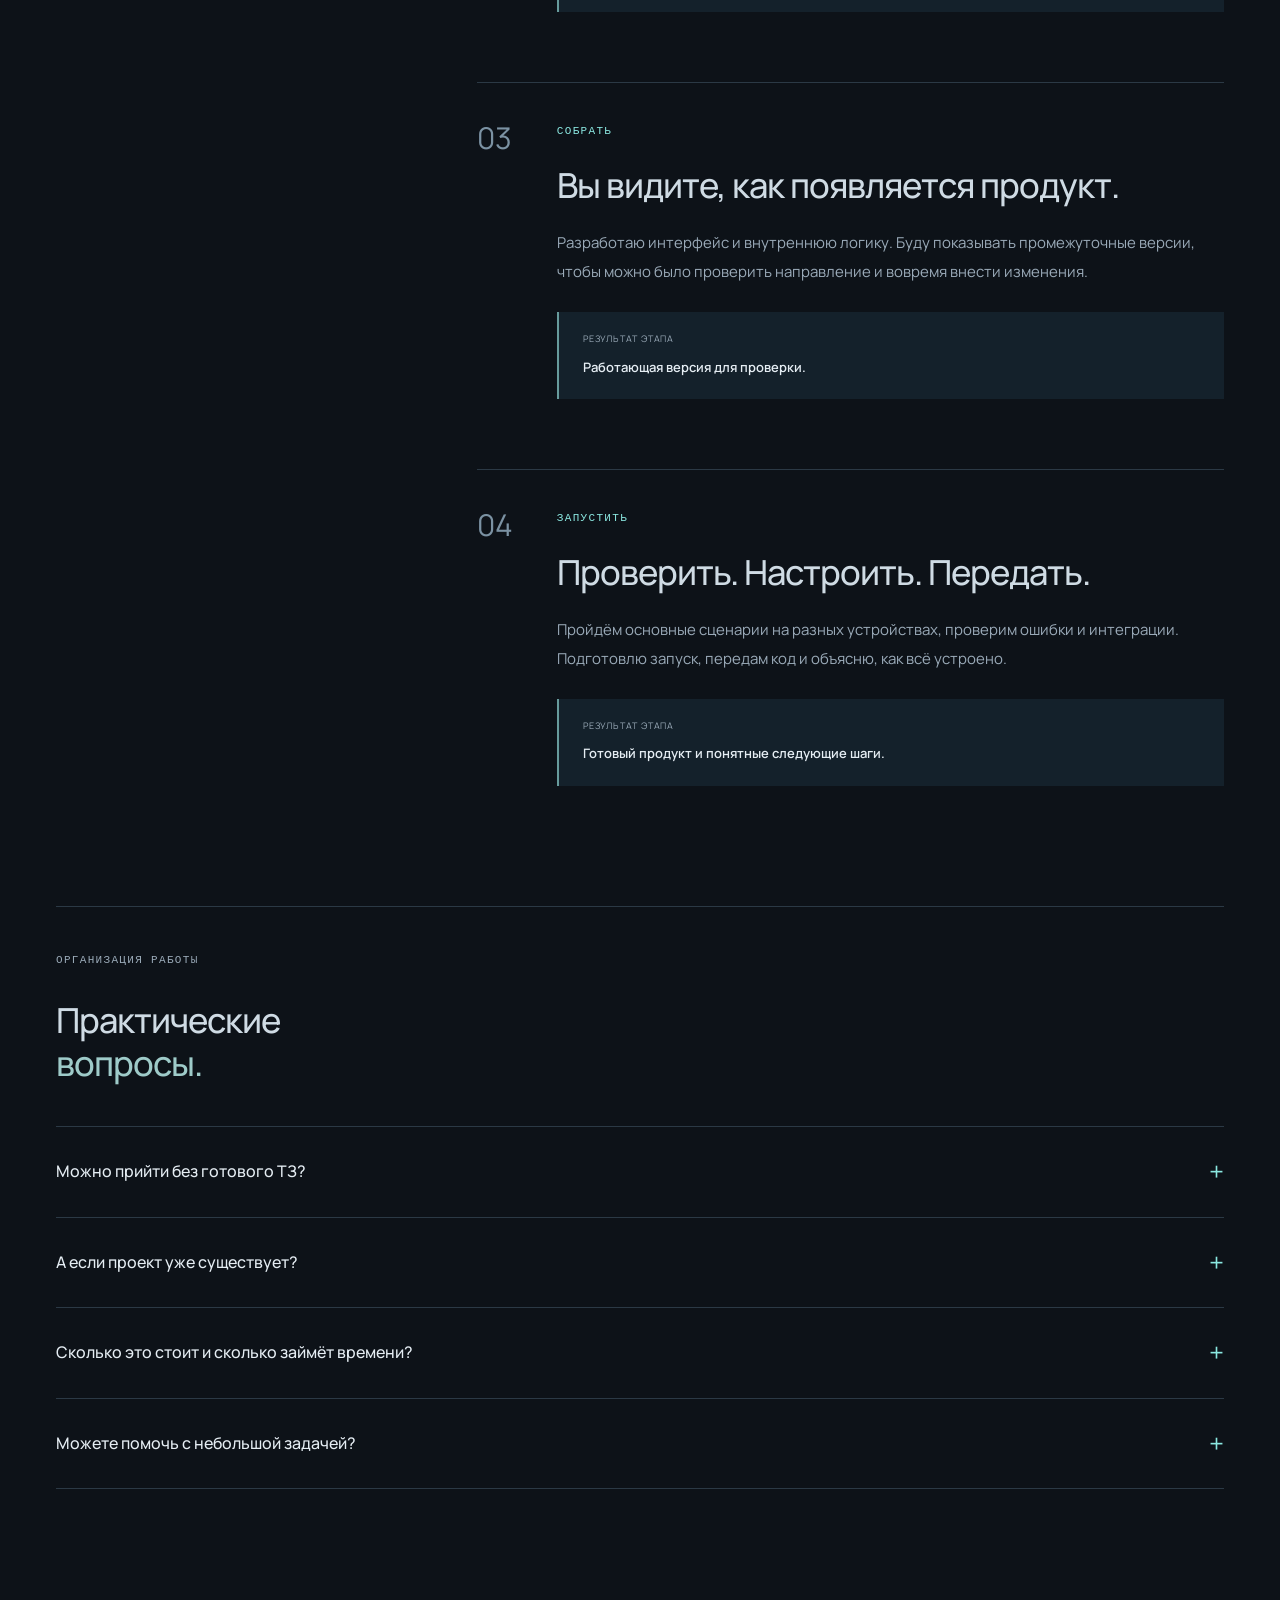
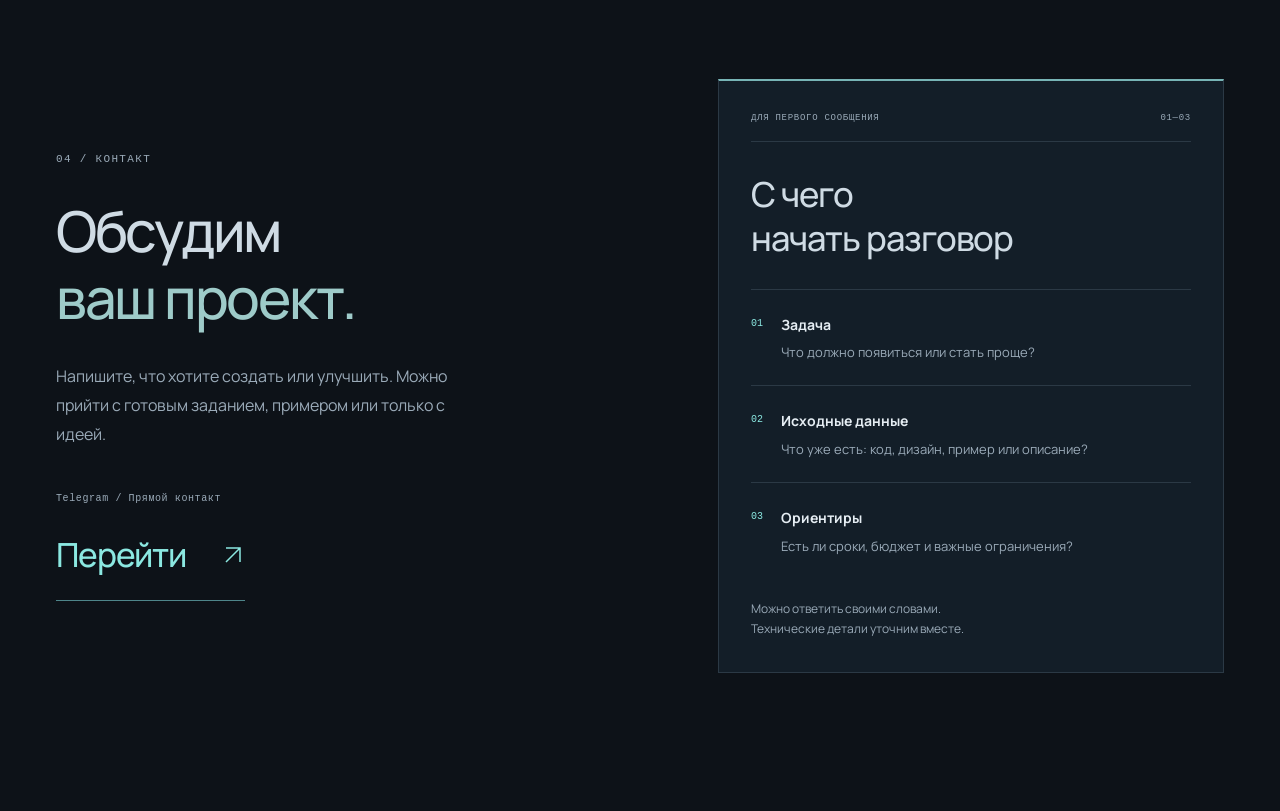
==== commit 9dad2263: "Harden static site policy and asset integrity with automated checks" ====
--- a/index.html
+++ b/index.html
@@ -2,6 +2,8 @@
 <html lang="ru">
 <head>
 <meta charset="utf-8">
+<meta http-equiv="Content-Security-Policy" content="default-src 'none'; script-src 'self'; script-src-attr 'none'; style-src 'self'; style-src-attr 'none'; img-src 'self'; font-src 'self'; connect-src 'none'; object-src 'none'; base-uri 'none'; form-action 'none'; frame-src 'none'; worker-src 'none'; manifest-src 'none'; upgrade-insecure-requests; require-trusted-types-for 'script'; trusted-types 'none'">
+<meta name="referrer" content="no-referrer">
 <meta name="viewport" content="width=device-width,initial-scale=1">
 <meta name="theme-color" content="#0d1218">
 <meta name="description" content="Разработка цифровых продуктов на любом стеке. От интерфейса до серверной логики и интеграций.">
@@ -10,8 +12,8 @@
 <meta property="og:type" content="website">
 <title>Разработчик цифровых продуктов — macros</title>
 <link rel="icon" href="assets/favicon.svg?v=ed7431b2dd6e" type="image/svg+xml">
-<link rel="stylesheet" href="assets/site.css?v=26761272b4b8">
-<script src="assets/site.js?v=b6f99a93354d" defer>
+<link rel="stylesheet" href="assets/site.css?v=26761272b4b8" integrity="sha384-4tDh0AtTm7vmJQUfhkCGxA8T3HcXPKcqwpkxYx82+vO3QoW/jds+UoEvEkIqmuPY" crossorigin="anonymous">
+<script src="assets/site.js?v=b6f99a93354d" defer integrity="sha384-ZQEFXQc/Qvba0IVqoAzl6MgAvAfeW3pt3jqKLH/HaBEgJe3nm59bYFqJqGZ8i5DB" crossorigin="anonymous">
 </script>
 </head>
 <body class="scroll-site">
